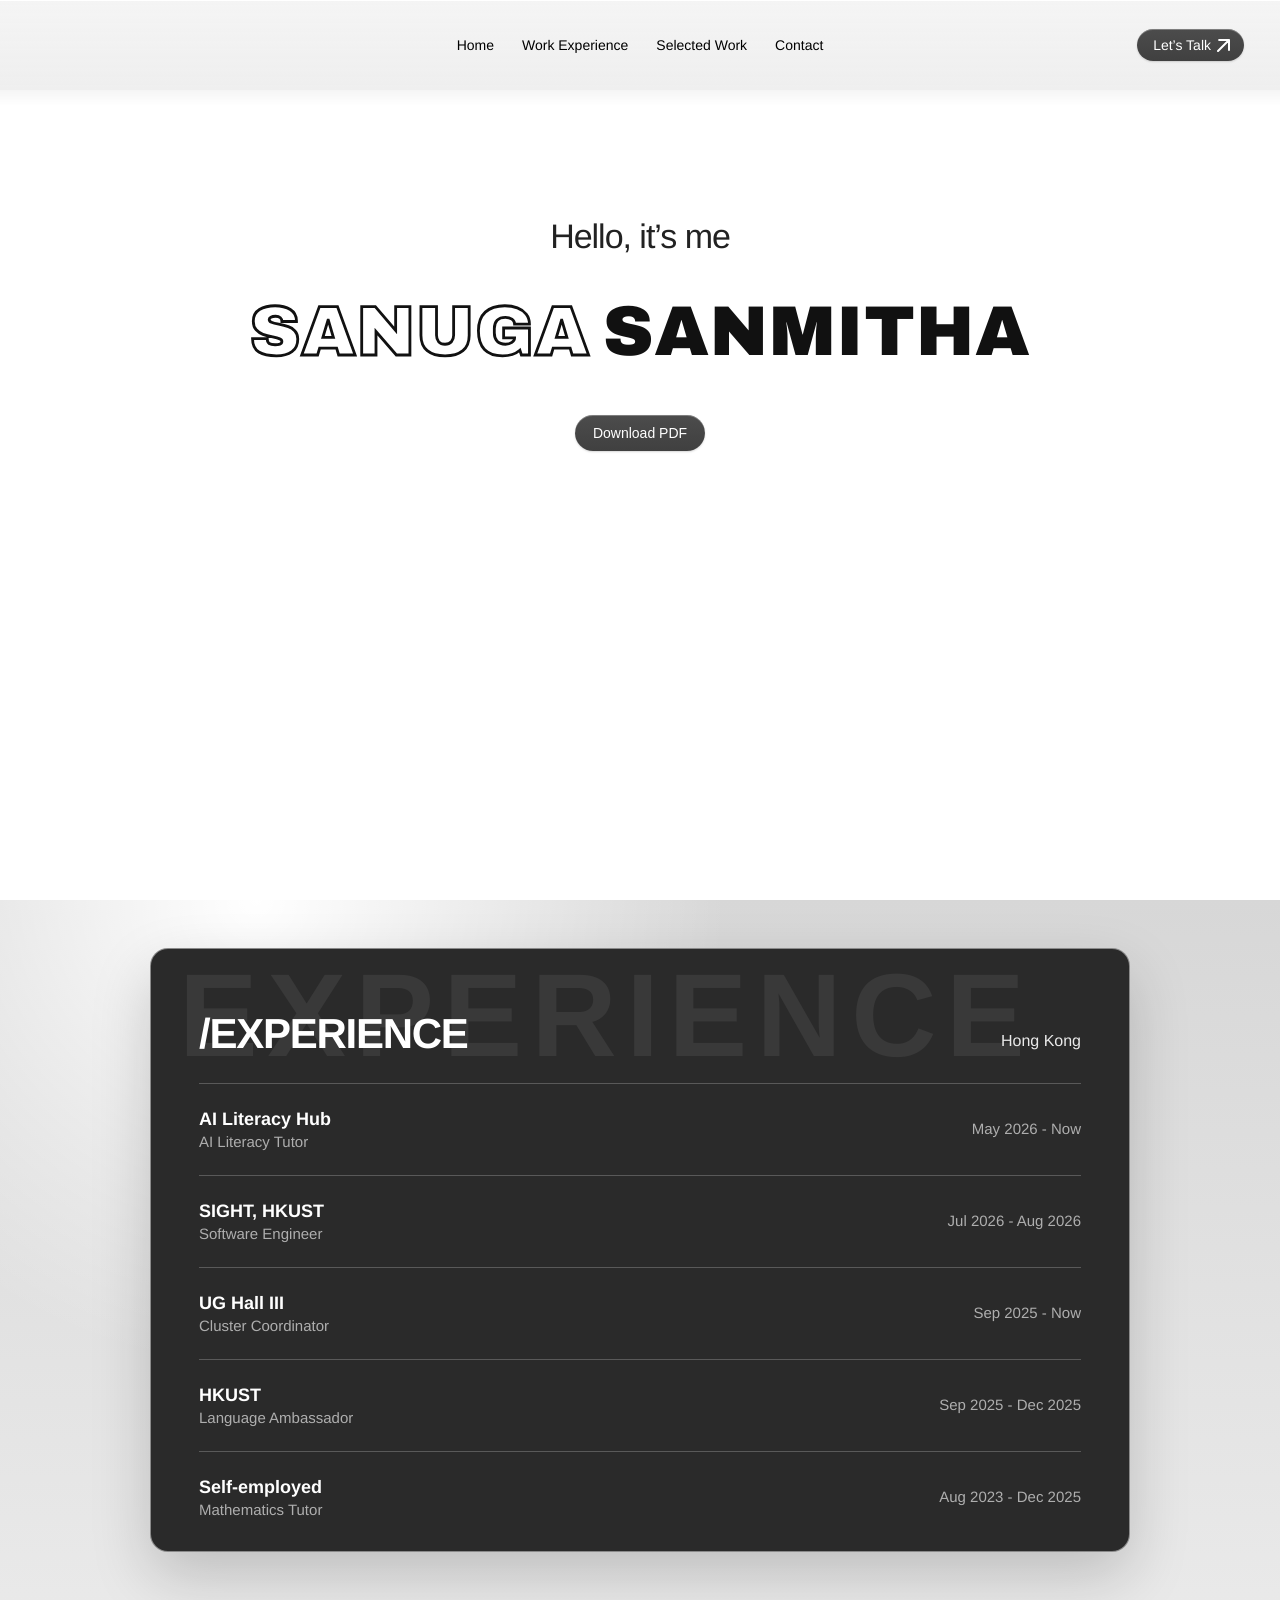
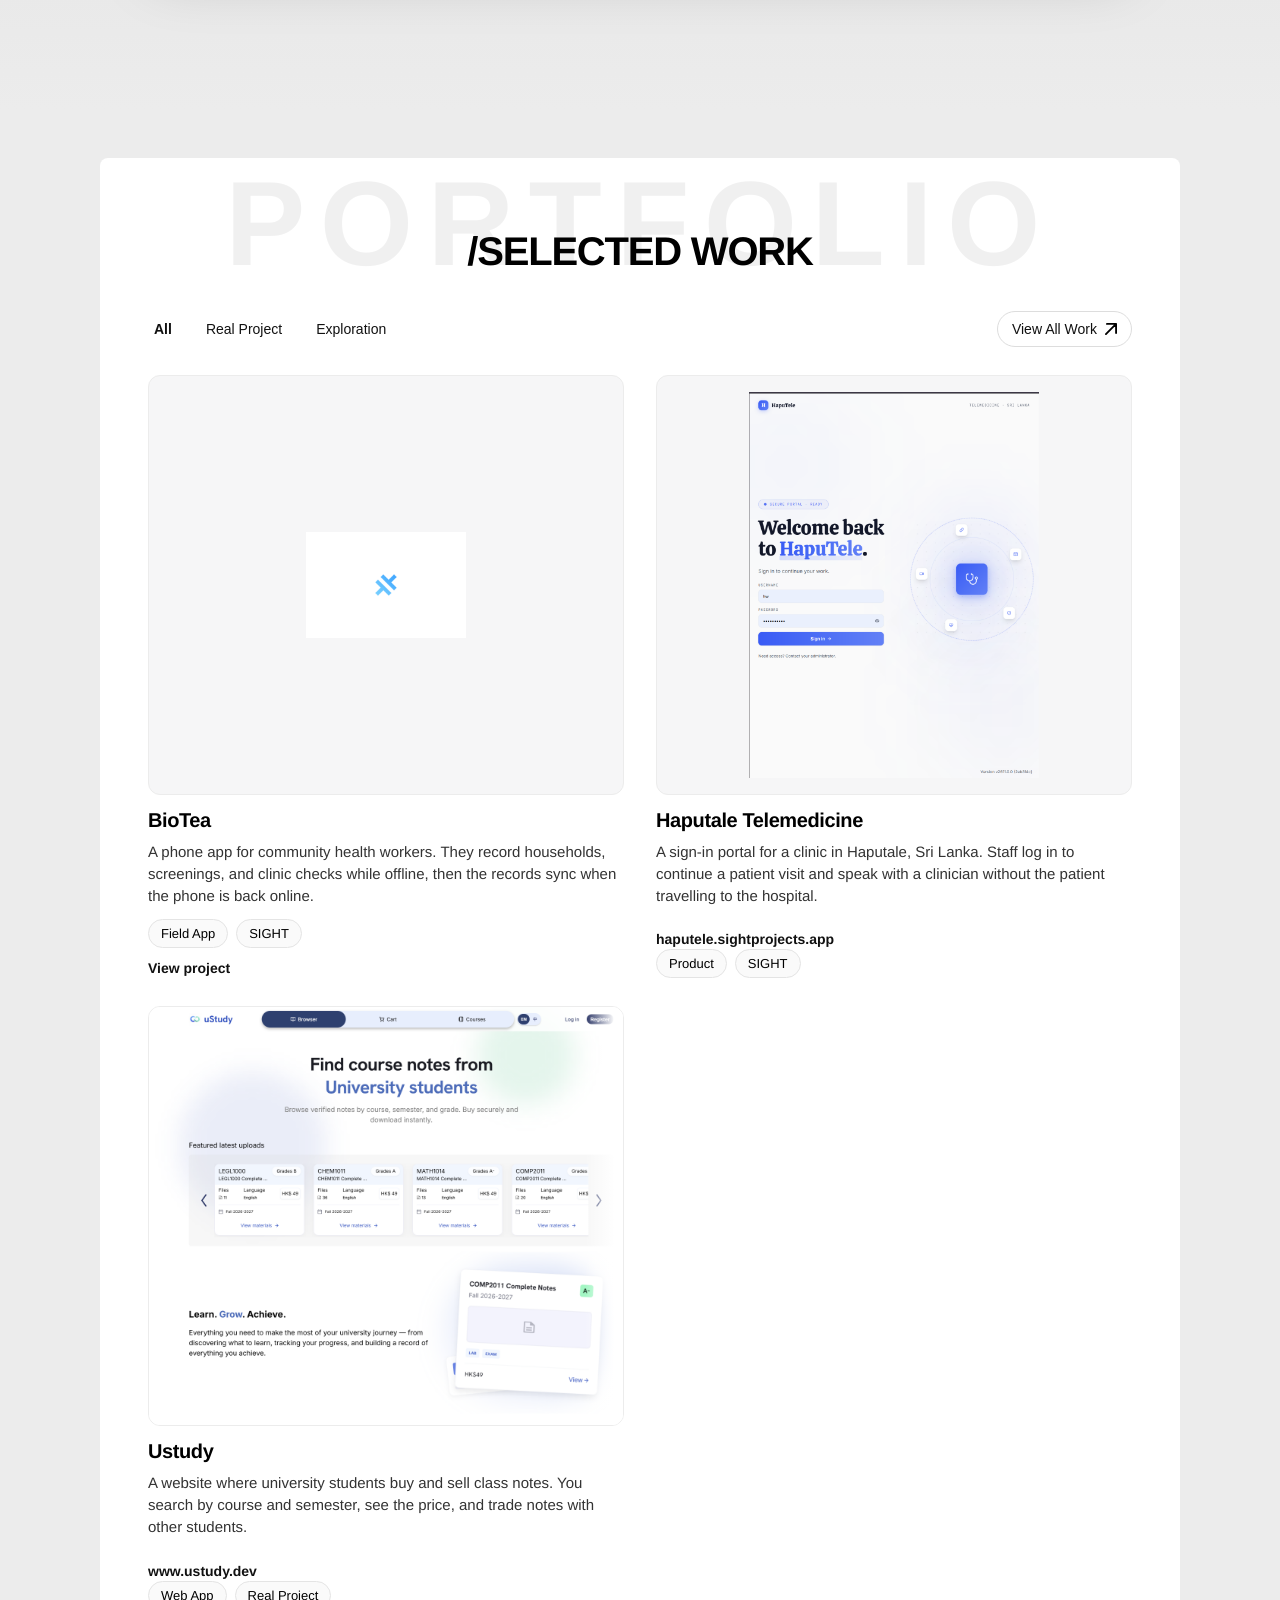
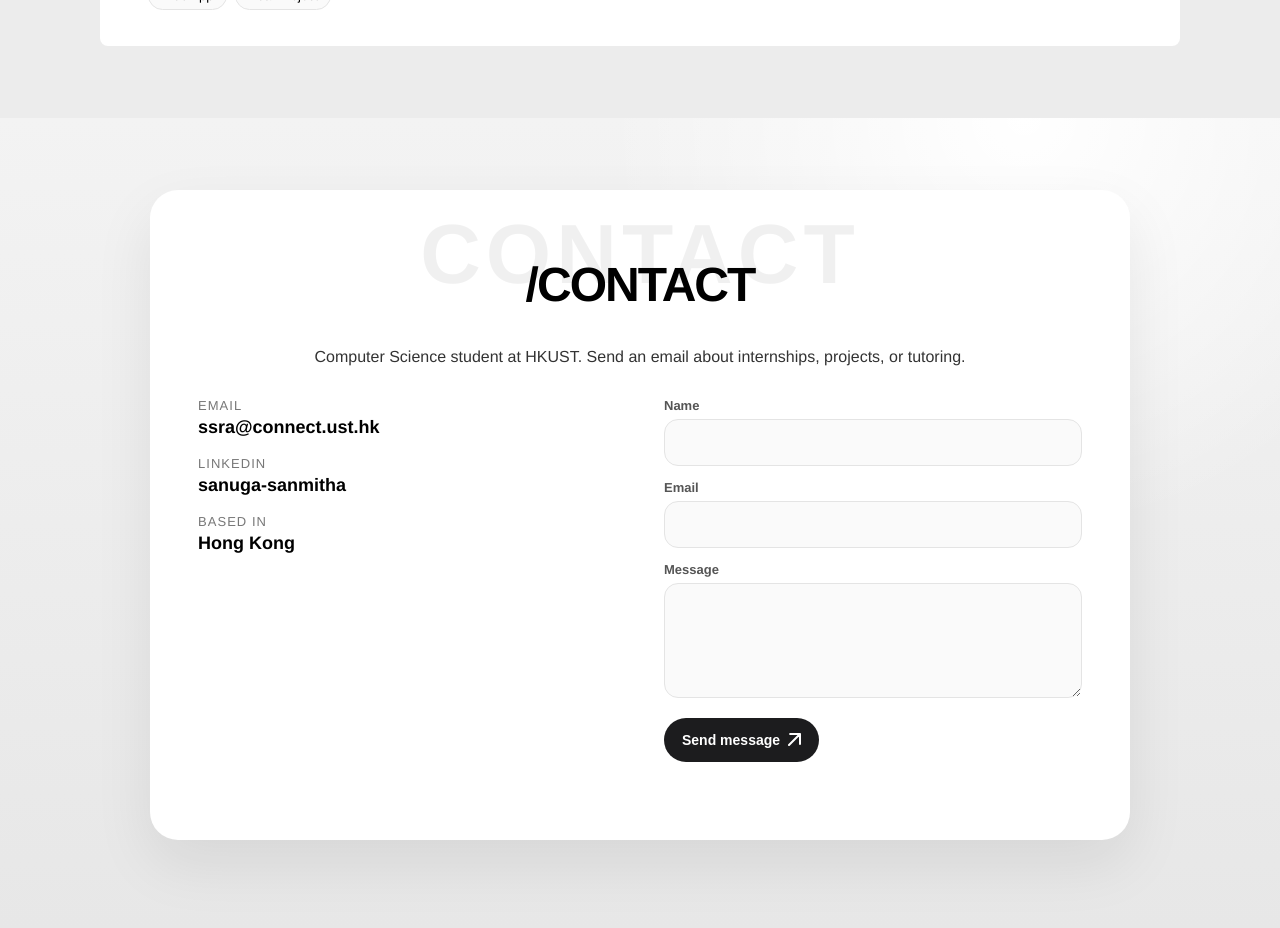
==== index.html @ 5fa24396 "Add the portfolio site with experience, work, and contact. Co-authored-by: Cursor <cursoragent@curso" ====
<!DOCTYPE html>
<html lang="en">
  <head>
    <meta charset="UTF-8" />
    <meta name="viewport" content="width=device-width, initial-scale=1" />
    <title>Sanuga Sanmitha</title>
    <link rel="preconnect" href="https://fonts.googleapis.com" />
    <link rel="preconnect" href="https://fonts.gstatic.com" crossorigin />
    <link href="https://fonts.googleapis.com/css2?family=Archivo+Black&display=swap" rel="stylesheet" />
    <link rel="stylesheet" href="css/styles.css" />
  </head>
  <body>
    <header class="header">
      <nav aria-label="Primary">
        <ul class="nav">
          <li><a href="#home">Home</a></li>
          <li><a href="#experience">Work Experience</a></li>
          <li><a href="#work">Selected Work</a></li>
          <li><a href="#contact">Contact</a></li>
        </ul>
      </nav>
      <a class="talk" href="https://wa.me/85244896714" target="_blank" rel="noopener noreferrer">Let’s Talk <img src="assets/arrow.svg" alt="" /></a>
    </header>

    <main>
      <section class="panel hero" id="home">
        <p class="hello">Hello, it’s me</p>
        <h1 class="nameplate">
          <span>Sanuga</span>
          <span>Sanmitha</span>
        </h1>
        <button type="button" class="download-pdf">Download PDF</button>
      </section>

      <section class="panel exp-page" id="experience" aria-labelledby="exp-title">
        <div class="exp">
          <p class="exp-watermark" aria-hidden="true">EXPERIENCE</p>
          <div class="exp-head">
            <h2 id="exp-title">/EXPERIENCE</h2>
            <p>Hong Kong</p>
          </div>
          <ul class="exp-list">
            <li>
              <div>
                <strong>AI Literacy Hub</strong>
                <span>AI Literacy Tutor</span>
              </div>
              <time>May 2026 - Now</time>
            </li>
            <li>
              <div>
                <strong>SIGHT, HKUST</strong>
                <span>Software Engineer</span>
              </div>
              <time>Jul 2026 - Aug 2026</time>
              <img class="exp-preview" src="assets/haputale.png" alt="" />
            </li>
            <li>
              <div>
                <strong>UG Hall III</strong>
                <span>Cluster Coordinator</span>
              </div>
              <time>Sep 2025 - Now</time>
            </li>
            <li>
              <div>
                <strong>HKUST</strong>
                <span>Language Ambassador</span>
              </div>
              <time>Sep 2025 - Dec 2025</time>
            </li>
            <li>
              <div>
                <strong>Self-employed</strong>
                <span>Mathematics Tutor</span>
              </div>
              <time>Aug 2023 - Dec 2025</time>
            </li>
          </ul>
        </div>
      </section>

      <section class="panel work-panel" id="work" aria-labelledby="work-title">
        <div class="folio">
          <p class="folio-watermark" aria-hidden="true">PORTFOLIO</p>
          <h2 id="work-title">/SELECTED WORK</h2>
          <div class="folio-bar">
            <div class="folio-filters" role="tablist" aria-label="Project filters">
              <button type="button" class="is-on" data-filter="all">All</button>
              <button type="button" data-filter="real">Real Project</button>
              <button type="button" data-filter="exploration">Exploration</button>
            </div>
            <button type="button" class="folio-all" data-filter="all">View All Work <img src="assets/arrow.svg" alt="" /></button>
          </div>
          <div class="folio-grid">
            <article class="folio-card" data-kind="real">
              <div class="folio-shot folio-shot-logo">
                <img src="assets/biotea.png" alt="BioTea logo" />
              </div>
              <h3>BioTea</h3>
              <p>A phone app for community health workers. They record households, screenings, and clinic checks while offline, then the records sync when the phone is back online.</p>
              <ul>
                <li>Field App</li>
                <li>SIGHT</li>
              </ul>
              <a class="folio-link" href="https://github.com/sight-hkust/site2026-biotea" target="_blank" rel="noopener noreferrer">View project</a>
            </article>
            <article class="folio-card" data-kind="real">
              <a class="folio-shot" href="https://haputele.sightprojects.app/healthworker/appointments" target="_blank" rel="noopener noreferrer">
                <img src="assets/haputale.png" alt="Haputale telemedicine sign-in screen" />
              </a>
              <h3>Haputale Telemedicine</h3>
              <p>A sign-in portal for a clinic in Haputale, Sri Lanka. Staff log in to continue a patient visit and speak with a clinician without the patient travelling to the hospital.</p>
              <a class="folio-link" href="https://haputele.sightprojects.app/healthworker/appointments" target="_blank" rel="noopener noreferrer">haputele.sightprojects.app</a>
              <ul>
                <li>Product</li>
                <li>SIGHT</li>
              </ul>
            </article>
            <article class="folio-card" data-kind="real">
              <a class="folio-shot folio-shot-fade" href="https://www.ustudy.dev/" target="_blank" rel="noopener noreferrer">
                <img src="assets/ustudy-live.png" alt="Ustudy homepage: find course notes from university students" />
              </a>
              <h3>Ustudy</h3>
              <p>A website where university students buy and sell class notes. You search by course and semester, see the price, and trade notes with other students.</p>
              <a class="folio-link" href="https://www.ustudy.dev/" target="_blank" rel="noopener noreferrer">www.ustudy.dev</a>
              <ul>
                <li>Web App</li>
                <li>Real Project</li>
              </ul>
            </article>
          </div>
          <p class="folio-empty" hidden>No exploration projects yet.</p>
        </div>
      </section>

      <section class="panel contact-page" id="contact" aria-labelledby="contact-title">
        <div class="contact">
          <p class="contact-watermark" aria-hidden="true">CONTACT</p>
          <h2 id="contact-title">/CONTACT</h2>
          <div class="contact-copy">
            <p>Computer Science student at HKUST. Send an email about internships, projects, or tutoring.</p>
            <dl>
              <div>
                <dt>Email</dt>
                <dd><a href="mailto:ssra@connect.ust.hk">ssra@connect.ust.hk</a></dd>
              </div>
              <div>
                <dt>LinkedIn</dt>
                <dd><a href="https://www.linkedin.com/in/sanuga-sanmitha" target="_blank" rel="noopener noreferrer">sanuga-sanmitha</a></dd>
              </div>
              <div>
                <dt>Based in</dt>
                <dd>Hong Kong</dd>
              </div>
            </dl>
          </div>
          <form class="contact-form" action="mailto:ssra@connect.ust.hk" method="post" enctype="text/plain">
            <label>
              Name
              <input type="text" name="name" autocomplete="name" required />
            </label>
            <label>
              Email
              <input type="email" name="email" autocomplete="email" required />
            </label>
            <label>
              Message
              <textarea name="message" rows="5" required></textarea>
            </label>
            <button type="submit">Send message <img src="assets/arrow.svg" alt="" /></button>
            <p class="contact-status" role="status"></p>
          </form>
        </div>
      </section>
    </main>
    <script>
      (function () {
        var header = document.querySelector(".header");
        if (!header) return;
        var onScroll = function () {
          header.classList.toggle("is-scrolled", window.scrollY > 8);
        };
        onScroll();
        window.addEventListener("scroll", onScroll, { passive: true });
      })();
    </script>
    <script>
      (function () {
        var root = document.querySelector("#work");
        if (!root) return;
        var cards = root.querySelectorAll(".folio-card");
        var empty = root.querySelector(".folio-empty");
        var buttons = root.querySelectorAll("[data-filter]");
        function apply(filter) {
          var shown = 0;
          cards.forEach(function (card) {
            var on = filter === "all" || card.getAttribute("data-kind") === filter;
            card.hidden = !on;
            if (on) shown += 1;
          });
          empty.hidden = shown !== 0;
          buttons.forEach(function (button) {
            button.classList.toggle("is-on", button.getAttribute("data-filter") === filter && button.classList.contains("folio-filters") === false && button.parentElement.classList.contains("folio-filters"));
          });
          root.querySelectorAll(".folio-filters button").forEach(function (button) {
            button.classList.toggle("is-on", button.getAttribute("data-filter") === filter);
          });
        }
        buttons.forEach(function (button) {
          button.addEventListener("click", function () {
            apply(button.getAttribute("data-filter"));
          });
        });
      })();
      (function () {
        var form = document.querySelector(".contact-form");
        if (!form) return;
        form.addEventListener("submit", function (event) {
          event.preventDefault();
          var data = new FormData(form);
          var name = String(data.get("name") || "").trim();
          var email = String(data.get("email") || "").trim();
          var message = String(data.get("message") || "").trim();
          var subject = encodeURIComponent("Portfolio message from " + name);
          var body = encodeURIComponent(message + "\n\nFrom: " + name + "\nReply to: " + email);
          window.location.href = "mailto:ssra@connect.ust.hk?subject=" + subject + "&body=" + body;
          var status = form.querySelector(".contact-status");
          status.textContent = "Your email app should open a message to ssra@connect.ust.hk.";
        });
      })();
    </script>
    <script src="js/html2pdf.bundle.min.js"></script>
    <script>
      (function () {
        var button = document.querySelector(".download-pdf");
        if (!button) return;

        button.addEventListener("click", function () {
          if (button.disabled) return;
          if (typeof html2pdf !== "function") {
            window.print();
            return;
          }

          var label = button.textContent;
          button.disabled = true;
          button.textContent = "Preparing PDF…";

          var top = window.scrollY;
          window.scrollTo(0, 0);

          html2pdf()
            .set({
              margin: [10, 10, 10, 10],
              filename: "Sanuga-Sanmitha-Portfolio.pdf",
              image: { type: "jpeg", quality: 0.95 },
              pagebreak: {
                mode: ["css", "legacy"],
                avoid: [".folio-card", ".exp-list li", ".nameplate", ".contact"]
              },
              html2canvas: {
                scale: 1.5,
                useCORS: true,
                backgroundColor: "#ffffff",
                windowWidth: 1200,
                scrollX: 0,
                scrollY: 0,
                onclone: function (doc) {
                  doc.documentElement.classList.add("is-pdf");
                  var cloned = doc.querySelector(".download-pdf");
                  if (cloned) cloned.remove();
                }
              },
              jsPDF: { unit: "mm", format: "a4", orientation: "portrait" }
            })
            .from(document.body)
            .save()
            .then(function () {
              button.disabled = false;
              button.textContent = label;
              window.scrollTo(0, top);
            })
            .catch(function () {
              button.disabled = false;
              button.textContent = label;
              window.scrollTo(0, top);
              window.print();
            });
        });
      })();
    </script>
  </body>
</html>
---- css/styles.css ----
:root {
  --header-h: 90px;
  --ink: #000000;
  --paper: #ffffff;
  --header: #ededed;
  --button: #404040;
  --card: rgba(217, 217, 217, 0.2);
  --card-line: rgba(14, 13, 13, 0.13);
  --frame: 834px;
}

*,
*::before,
*::after {
  box-sizing: border-box;
}

html,
body {
  margin: 0;
  padding: 0;
}

html {
  scroll-behavior: smooth;
}

body {
  min-height: 100vh;
  background: var(--paper);
  color: var(--ink);
  font-family: "SF Pro Text", "SF Pro Display", "Segoe UI Variable", "Segoe UI", -apple-system, BlinkMacSystemFont, Helvetica, Arial, sans-serif;
  font-synthesis: none;
  -webkit-font-smoothing: antialiased;
  text-rendering: geometricPrecision;
}

a {
  color: inherit;
}

a:focus-visible {
  outline: 2px solid var(--ink);
  outline-offset: 3px;
}

.header {
  position: sticky;
  top: 0;
  z-index: 20;
  display: grid;
  grid-template-columns: 1fr auto 1fr;
  align-items: center;
  width: 100%;
  height: var(--header-h);
  padding: 0 36px;
  background: linear-gradient(180deg, rgba(244, 244, 244, 0.94), rgba(237, 237, 237, 0.9));
  -webkit-backdrop-filter: blur(22px) saturate(1.35);
  backdrop-filter: blur(22px) saturate(1.35);
  box-shadow: inset 0 1px 0 rgba(255, 255, 255, 0.95);
}

.header > nav {
  grid-column: 2;
}

.header::after {
  content: "";
  position: absolute;
  left: 0;
  right: 0;
  bottom: -16px;
  height: 16px;
  background: linear-gradient(180deg, rgba(0, 0, 0, 0.04), rgba(0, 0, 0, 0));
  pointer-events: none;
}

.header.is-scrolled {
  background: rgba(237, 237, 237, 0.86);
  box-shadow:
    inset 0 1px 0 rgba(255, 255, 255, 0.9),
    0 10px 28px rgba(0, 0, 0, 0.05);
}

.nav {
  display: flex;
  align-items: center;
  gap: 28px;
  margin: 0;
  padding: 0;
  list-style: none;
}

.nav a {
  display: block;
  color: var(--ink);
  font-size: 14px;
  font-weight: 500;
  line-height: 18px;
  text-decoration: none;
  white-space: nowrap;
  transition: opacity 0.2s ease;
}

.nav a:hover {
  opacity: 0.55;
}

.talk {
  grid-column: 3;
  justify-self: end;
  display: inline-flex;
  align-items: center;
  gap: 6px;
  height: 32px;
  padding: 0 14px 0 16px;
  border-radius: 999px;
  background: linear-gradient(180deg, #4c4c4c, #404040);
  color: #ffffff;
  font-size: 14px;
  font-weight: 500;
  line-height: 18px;
  text-decoration: none;
  white-space: nowrap;
  box-shadow:
    inset 0 1px 0 rgba(255, 255, 255, 0.28),
    0 1px 2px rgba(0, 0, 0, 0.16);
  transition: background 0.2s ease, box-shadow 0.2s ease;
}

.talk:hover {
  background: linear-gradient(180deg, #3a3a3a, #2f2f2f);
  box-shadow:
    inset 0 1px 0 rgba(255, 255, 255, 0.2),
    0 4px 12px rgba(0, 0, 0, 0.16);
}

.talk img {
  display: block;
  flex: none;
}

.stage {
  width: min(var(--frame), 100%);
  margin: 0 auto;
}

.panel {
  scroll-margin-top: var(--header-h);
}

.hero {
  display: flex;
  flex-direction: column;
  align-items: center;
  justify-content: flex-start;
  gap: 40px;
  min-height: calc(100vh - var(--header-h));
  margin-top: 0;
  padding: 56px 24px 72px;
}

.hello {
  margin: 8vh 0 0;
  color: #222;
  font-size: clamp(22px, 3vw, 34px);
  font-weight: 500;
  letter-spacing: -0.03em;
}

.nameplate {
  display: flex;
  flex-wrap: wrap;
  justify-content: center;
  align-items: baseline;
  gap: 0.18em;
  margin: 0;
  width: min(1100px, 100%);
  color: #111;
  font-family: "Archivo Black", Arial Black, "Segoe UI", sans-serif;
  font-size: clamp(28px, 5.5vw, 76px);
  font-weight: 400;
  letter-spacing: 0.01em;
  line-height: 1;
  text-align: center;
  text-transform: uppercase;
}

.nameplate span:first-child {
  color: transparent;
  -webkit-text-stroke: clamp(1px, 0.22vw, 3px) #111;
}

.nameplate span:last-child {
  color: #111;
}

.download-pdf {
  display: inline-flex;
  align-items: center;
  justify-content: center;
  height: 36px;
  margin-top: 8px;
  padding: 0 18px;
  border: 0;
  border-radius: 999px;
  background: linear-gradient(180deg, #4c4c4c, #404040);
  color: #ffffff;
  font: inherit;
  font-size: 14px;
  font-weight: 500;
  line-height: 18px;
  white-space: nowrap;
  cursor: pointer;
  box-shadow:
    inset 0 1px 0 rgba(255, 255, 255, 0.28),
    0 1px 2px rgba(0, 0, 0, 0.16);
  transition: background 0.2s ease, box-shadow 0.2s ease;
}

.download-pdf:hover {
  background: linear-gradient(180deg, #3a3a3a, #2f2f2f);
  box-shadow:
    inset 0 1px 0 rgba(255, 255, 255, 0.2),
    0 4px 12px rgba(0, 0, 0, 0.16);
}

.download-pdf:disabled {
  cursor: progress;
  opacity: 0.7;
}

.work-panel,
.plain {
  min-height: calc(100vh - var(--header-h));
  padding: 48px 24px 72px;
}

.work-panel {
  background: #ececec;
}

.folio {
  position: relative;
  width: min(1080px, 100%);
  margin: 0 auto;
  padding: 54px 48px 36px;
  border-radius: 8px;
  background: #fff;
  overflow: hidden;
}

.folio-watermark {
  position: absolute;
  top: 6px;
  left: 0;
  right: 0;
  margin: 0;
  color: rgba(0, 0, 0, 0.06);
  font-size: clamp(64px, 10vw, 120px);
  font-weight: 600;
  letter-spacing: 0.12em;
  line-height: 1;
  text-align: center;
  pointer-events: none;
}

.folio h2 {
  position: relative;
  margin: 18px 0 36px;
  font-size: clamp(28px, 4vw, 40px);
  font-weight: 700;
  letter-spacing: -0.03em;
  text-align: center;
}

.folio-bar {
  position: relative;
  display: flex;
  align-items: center;
  justify-content: space-between;
  gap: 16px;
  margin-bottom: 28px;
}

.folio-filters {
  display: flex;
  gap: 22px;
}

.folio-filters button,
.folio-all {
  border: 0;
  background: transparent;
  color: #111;
  font: inherit;
  font-size: 14px;
  cursor: pointer;
}

.folio-filters button.is-on {
  font-weight: 700;
}

.folio-all {
  display: inline-flex;
  align-items: center;
  gap: 8px;
  height: 36px;
  padding: 0 14px;
  border: 1px solid #ddd;
  border-radius: 999px;
  background: #fff;
}

.folio-all img {
  width: 12px;
  height: 12px;
  display: block;
  filter: invert(1);
}

.folio-grid {
  display: grid;
  grid-template-columns: 1fr 1fr;
  gap: 28px 32px;
}

.folio-card h3 {
  margin: 14px 0 8px;
  font-size: 20px;
  font-weight: 650;
  letter-spacing: -0.02em;
  line-height: 1.25;
}

.folio-card p {
  margin: 0 0 12px;
  color: #333;
  font-size: 15px;
  line-height: 1.45;
}

.folio-link {
  display: inline-block;
  margin-top: 12px;
  color: #111;
  font-size: 14px;
  font-weight: 600;
  text-decoration: none;
}

.folio-link:hover {
  text-decoration: underline;
}

.folio-card ul {
  display: flex;
  gap: 8px;
  margin: 0;
  padding: 0;
  list-style: none;
}

.folio-card li {
  padding: 6px 12px;
  border: 1px solid #e4e4e4;
  border-radius: 999px;
  background: #fafafa;
  font-size: 13px;
}

.folio-shot {
  display: flex;
  align-items: center;
  justify-content: center;
  height: 420px;
  padding: 16px;
  overflow: hidden;
  border: 1px solid #ececec;
  border-radius: 12px;
  background: #f6f6f7;
}

.folio-shot img {
  display: block;
  width: auto;
  height: auto;
  max-width: 100%;
  max-height: 100%;
  object-fit: contain;
  image-rendering: auto;
}

.folio-shot-logo img {
  width: 160px;
  height: auto;
}

.folio-shot-fade {
  position: relative;
  align-items: flex-start;
  padding: 0;
  background: #fff;
}

.folio-shot-fade img {
  width: 100%;
  height: 100%;
  max-width: none;
  max-height: none;
  object-fit: cover;
  object-position: top center;
}

.folio-shot-fade::after {
  content: "";
  position: absolute;
  top: 0;
  right: 0;
  width: 8%;
  height: 100%;
  background: linear-gradient(to right, rgba(255, 255, 255, 0), #fff 78%);
  pointer-events: none;
}

.folio-live {
  display: flex;
  flex-direction: column;
  gap: 8px;
  color: #111;
  text-decoration: none;
  background:
    linear-gradient(180deg, #ffffff, #f3f4f6);
}

.folio-live span {
  font-size: 14px;
  color: #666;
}

.folio-live strong {
  font-size: 28px;
  letter-spacing: -0.03em;
}

.folio-empty {
  margin: 12px 0 0;
  color: #666;
  text-align: center;
}

.folio-card[hidden] {
  display: none;
}

.contact-page {
  min-height: calc(100vh - var(--header-h));
  padding: 72px 24px;
  background:
    radial-gradient(circle at 80% 0%, #ffffff, transparent 32%),
    linear-gradient(180deg, #f3f3f3, #e7e7e7);
}

.contact {
  position: relative;
  display: grid;
  grid-template-columns: 1fr 1fr;
  gap: 28px 48px;
  align-items: start;
  width: min(980px, 100%);
  margin: 0 auto;
  padding: 72px 48px 48px;
  overflow: hidden;
  border-radius: 28px;
  background: #fff;
  box-shadow: 0 24px 60px rgba(0, 0, 0, 0.08);
}

.contact-watermark {
  position: absolute;
  top: 22px;
  left: 0;
  right: 0;
  margin: 0;
  color: rgba(0, 0, 0, 0.06);
  font-size: clamp(42px, 8vw, 84px);
  font-weight: 800;
  letter-spacing: 0.06em;
  line-height: 1;
  text-align: center;
  pointer-events: none;
}

.contact h2 {
  position: relative;
  grid-column: 1 / -1;
  margin: 0 0 8px;
  font-size: clamp(36px, 5vw, 48px);
  font-weight: 700;
  letter-spacing: -0.04em;
  line-height: 1;
  text-align: center;
}

.contact-copy p {
  grid-column: 1 / -1;
  margin: 0;
  color: #333;
  font-size: 16px;
  line-height: 1.5;
  text-align: center;
}

.contact-copy {
  display: contents;
}

.contact-copy dl {
  margin-top: 8px;
}

.contact-copy dl {
  display: grid;
  gap: 18px;
  margin: 0;
}

.contact-copy dt {
  color: #777;
  font-size: 13px;
  letter-spacing: 0.08em;
  text-transform: uppercase;
}

.contact-copy dd {
  margin: 4px 0 0;
  font-size: 18px;
  font-weight: 600;
}

.contact-copy a {
  color: inherit;
  text-decoration: none;
}

.contact-copy a:hover {
  text-decoration: underline;
}

.contact-form {
  position: relative;
  display: grid;
  gap: 14px;
  align-content: center;
}

.contact-form label {
  display: grid;
  gap: 6px;
  color: #555;
  font-size: 13px;
  font-weight: 600;
}

.contact-form input,
.contact-form textarea {
  width: 100%;
  padding: 14px 16px;
  border: 1px solid #e4e4e4;
  border-radius: 14px;
  background: #fafafa;
  color: #111;
  font: inherit;
  font-size: 15px;
  font-weight: 400;
}

.contact-form textarea {
  resize: vertical;
}

.contact-form button {
  justify-self: start;
  display: inline-flex;
  align-items: center;
  gap: 8px;
  height: 44px;
  margin-top: 6px;
  padding: 0 18px;
  border: 0;
  border-radius: 999px;
  background: #1c1c1e;
  color: #fff;
  font: inherit;
  font-size: 14px;
  font-weight: 600;
  cursor: pointer;
}

.contact-form button img {
  width: 13px;
  height: 13px;
  display: block;
}

.contact-status {
  margin: 0;
  min-height: 1.2em;
  color: #333;
  font-size: 14px;
  font-weight: 500;
}

@media (max-width: 760px) {
  .contact {
    grid-template-columns: 1fr;
    padding: 64px 20px 28px;
  }
}

.display {
  margin: 0;
  color: var(--ink);
  font-family: "SF Pro Display", "SF Pro Text", "Segoe UI Variable Display", "Segoe UI Variable", "Segoe UI", -apple-system, BlinkMacSystemFont, Helvetica, Arial, sans-serif;
  font-size: 60px;
  font-weight: 500;
  line-height: 1.05;
  letter-spacing: -0.03em;
  text-align: center;
}

.work-head {
  display: flex;
  align-items: center;
  justify-content: center;
  margin-top: 26px;
  padding: 0 16px;
}

.cards {
  display: flex;
  justify-content: space-between;
  width: min(var(--frame), 100%);
  margin: 61px auto 80px;
  padding: 0 62px 0 80px;
}

.card {
  position: relative;
  width: 300px;
  height: 500px;
  flex: none;
  background: var(--card);
}

.card::after {
  content: "";
  position: absolute;
  inset: 0;
  z-index: 2;
  border: 6px solid var(--card-line);
  pointer-events: none;
}

.card-media {
  position: absolute;
  z-index: 1;
  overflow: hidden;
}

.card-media-ustudy {
  top: 8.7px;
  left: 0;
  width: 300px;
  height: 368.571px;
}

.card-media-ustudy img {
  position: absolute;
  top: 0.09%;
  left: -45.12%;
  width: 190.25%;
  height: 154.67%;
  max-width: none;
}

.card-media-haputale {
  top: 9px;
  left: 0;
  width: 298px;
  height: 368px;
}

.card-media-haputale img {
  position: absolute;
  top: -0.07%;
  left: 0;
  width: 100%;
  height: 108.03%;
  max-width: none;
}

.card-rule {
  position: absolute;
  top: 397px;
  left: 5.14px;
  z-index: 1;
  width: 289.714px;
  height: 5.618px;
  background: var(--card);
}

.card-title {
  position: absolute;
  top: 402.62px;
  left: 8.57px;
  z-index: 1;
  display: flex;
  align-items: center;
  width: 282.857px;
  height: 56.18px;
  margin: 0;
  color: var(--ink);
  font-size: 12px;
  font-weight: 100;
  line-height: 18px;
}

.exp-page {
  min-height: calc(100vh - 90px);
  padding: 48px 24px 72px;
  background:
    radial-gradient(circle at 20% 0%, #ffffff, transparent 36%),
    linear-gradient(180deg, #d7d7d7, #ececec);
}

.exp {
  position: relative;
  overflow: visible;
  width: min(980px, 100%);
  margin: 0 auto;
  padding: 36px 48px 8px;
  border: 1px solid rgba(255, 255, 255, 0.45);
  border-radius: 18px;
  background: #2a2a2a;
  color: #fff;
  box-shadow: 0 24px 60px rgba(0, 0, 0, 0.18);
}

.exp-watermark {
  position: absolute;
  top: 8px;
  left: 28px;
  margin: 0;
  color: rgba(255, 255, 255, 0.07);
  font-size: clamp(64px, 11vw, 118px);
  font-weight: 700;
  letter-spacing: 0.08em;
  line-height: 1;
  white-space: nowrap;
  pointer-events: none;
}

.exp-head {
  position: relative;
  display: grid;
  grid-template-columns: 1fr auto;
  align-items: end;
  margin: 28px 0 28px;
}

.exp-head h1,
.exp-head h2 {
  margin: 0;
  font-size: clamp(32px, 4vw, 42px);
  font-weight: 700;
  letter-spacing: -0.03em;
  line-height: 1;
}

.exp-head p {
  margin: 0 0 4px;
  color: rgba(255, 255, 255, 0.9);
  font-size: 16px;
  font-weight: 500;
  text-align: right;
}

.exp-list {
  position: relative;
  margin: 0;
  padding: 0;
  list-style: none;
}

.exp-list li {
  position: relative;
  display: grid;
  grid-template-columns: minmax(0, 1fr) 180px;
  align-items: center;
  column-gap: 24px;
  min-height: 92px;
  padding: 16px 0;
  border-top: 1px solid rgba(255, 255, 255, 0.22);
}

.exp-list strong,
.exp-list span,
.exp-list time {
  display: block;
}

.exp-list strong {
  font-size: 18px;
  font-weight: 600;
}

.exp-list span,
.exp-list time {
  color: rgba(255, 255, 255, 0.62);
  font-size: 15px;
}

.exp-list span {
  margin-top: 4px;
}

.exp-list time {
  justify-self: end;
  text-align: right;
  white-space: nowrap;
}

.exp-preview {
  position: absolute;
  top: 50%;
  left: 58%;
  width: 180px;
  height: 120px;
  object-fit: cover;
  border-radius: 10px;
  transform: translate(-50%, -58%) rotate(8deg);
  box-shadow: 0 16px 30px rgba(0, 0, 0, 0.35);
  opacity: 0;
  pointer-events: none;
  transition: opacity 0.2s ease;
}

.exp-list li:hover .exp-preview,
.exp-list li:focus-within .exp-preview {
  opacity: 1;
}

@media (max-width: 760px) {
  .header {
    height: auto;
    display: flex;
    flex-direction: column;
    align-items: center;
    gap: 12px;
    padding: 16px 16px 18px;
  }

  .nav,
  .talk {
    position: static;
    grid-column: auto;
    justify-self: center;
  }

  .nav {
    flex-wrap: wrap;
    justify-content: center;
    gap: 10px 18px;
  }

  .display {
    font-size: 40px;
  }

  .hero {
    margin-top: 0;
    gap: 28px;
    padding: 36px 16px 48px;
  }

  .folio {
    padding: 36px 16px 24px;
  }

  .folio-bar,
  .folio-filters {
    flex-wrap: wrap;
  }

  .folio-grid {
    grid-template-columns: 1fr;
  }

  .cards {
    flex-direction: column;
    align-items: center;
    gap: 28px;
    padding: 0 16px;
  }

  .exp {
    padding: 28px 20px 8px;
  }

  .exp-list li {
    grid-template-columns: minmax(0, 1fr) auto;
  }
}

@media (max-width: 360px) {
  .card {
    zoom: 0.86;
  }

  .display {
    font-size: 34px;
  }
}

.is-pdf .header {
  position: static;
  background: #ededed;
  box-shadow: none;
  -webkit-backdrop-filter: none;
  backdrop-filter: none;
}

.is-pdf .header::after,
.is-pdf .exp-preview {
  display: none;
}

.is-pdf .hero,
.is-pdf .exp-page,
.is-pdf .work-panel,
.is-pdf .contact-page {
  min-height: 0;
}

.is-pdf .hero {
  padding-bottom: 36px;
}

.is-pdf .exp,
.is-pdf .folio,
.is-pdf .contact {
  overflow: hidden;
}

.is-pdf .folio-card,
.is-pdf .exp-list li,
.is-pdf .nameplate,
.is-pdf .contact {
  break-inside: avoid;
  page-break-inside: avoid;
}

@media print {
  .download-pdf,
  .header::after,
  .exp-preview {
    display: none !important;
  }

  .header {
    position: static;
    height: auto;
    background: #ededed;
    box-shadow: none;
    -webkit-backdrop-filter: none;
    backdrop-filter: none;
  }

  .hero,
  .exp-page,
  .work-panel,
  .contact-page {
    min-height: 0;
  }

  .exp,
  .folio,
  .contact {
    overflow: hidden;
    box-shadow: none;
  }

  .folio-card,
  .exp-list li,
  .contact {
    break-inside: avoid;
    page-break-inside: avoid;
  }

  a {
    text-decoration: none;
  }
}

@page {
  size: A4;
  margin: 12mm;
}
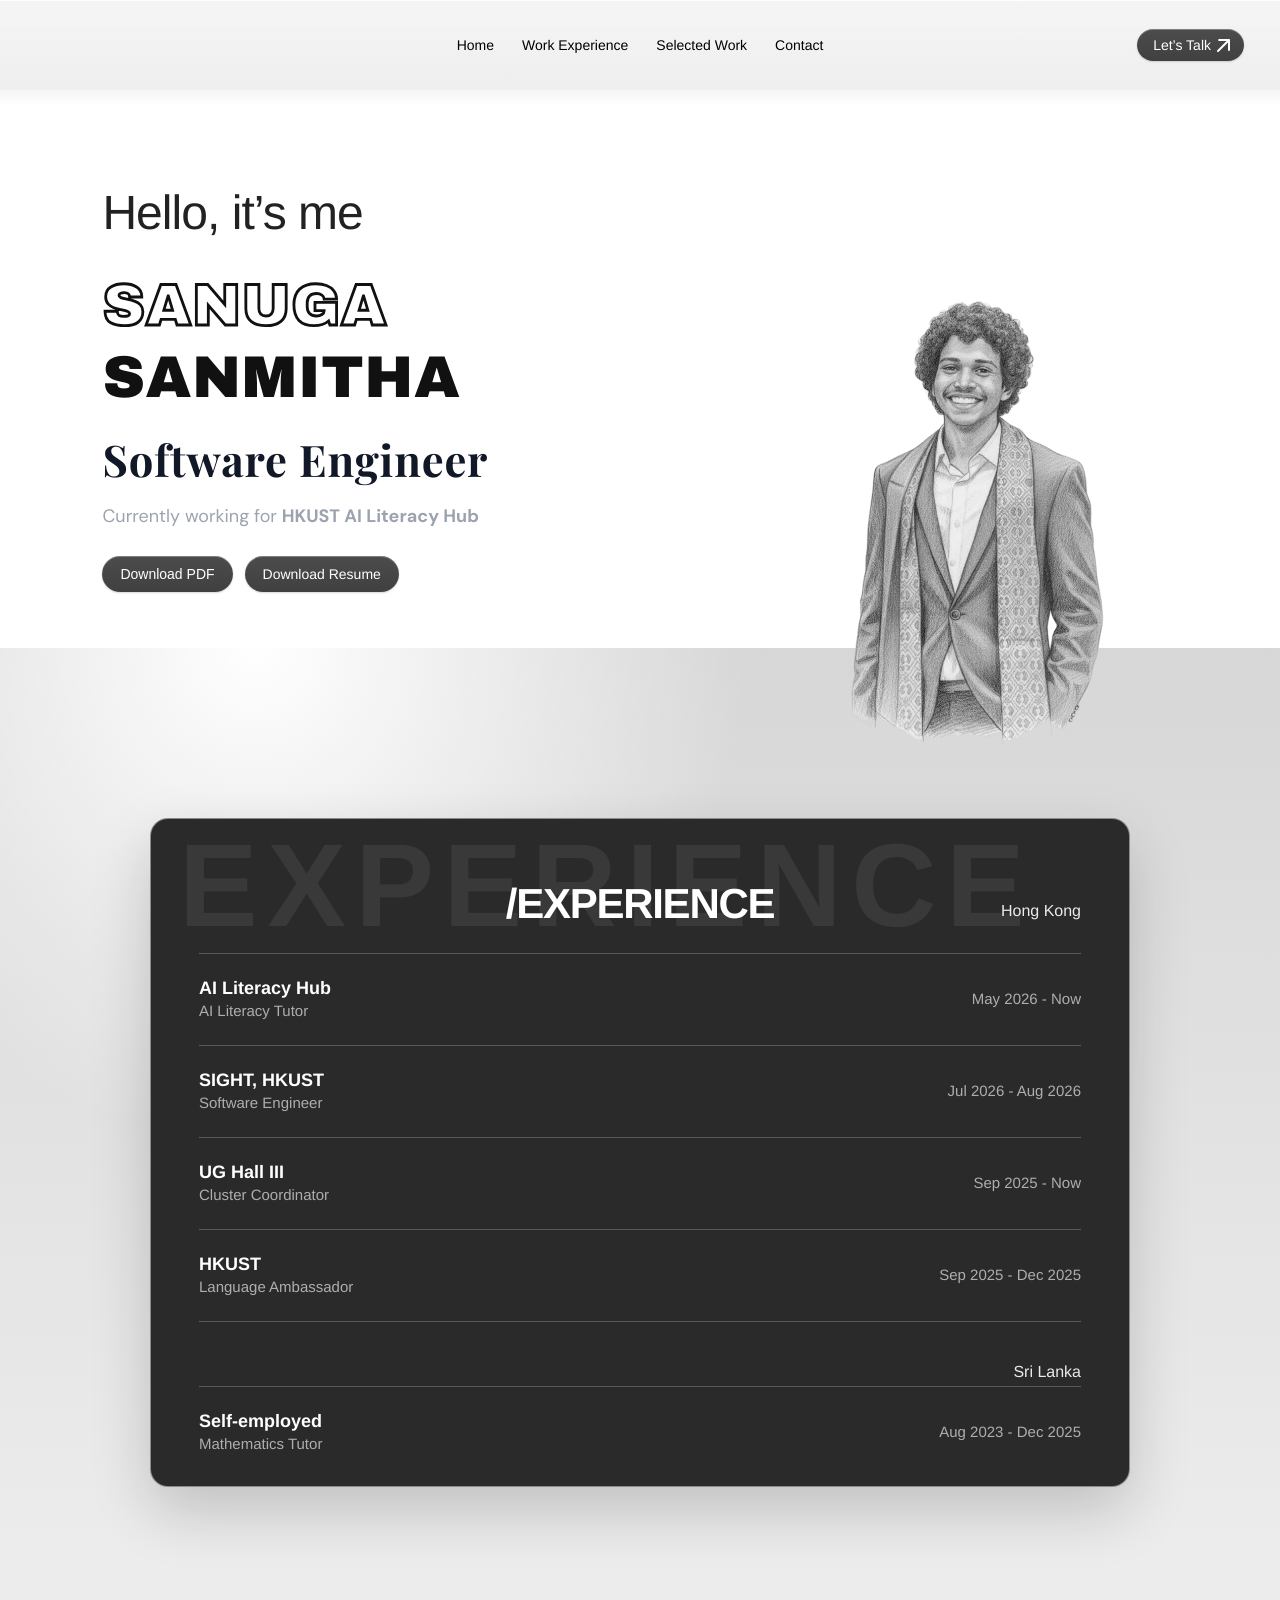
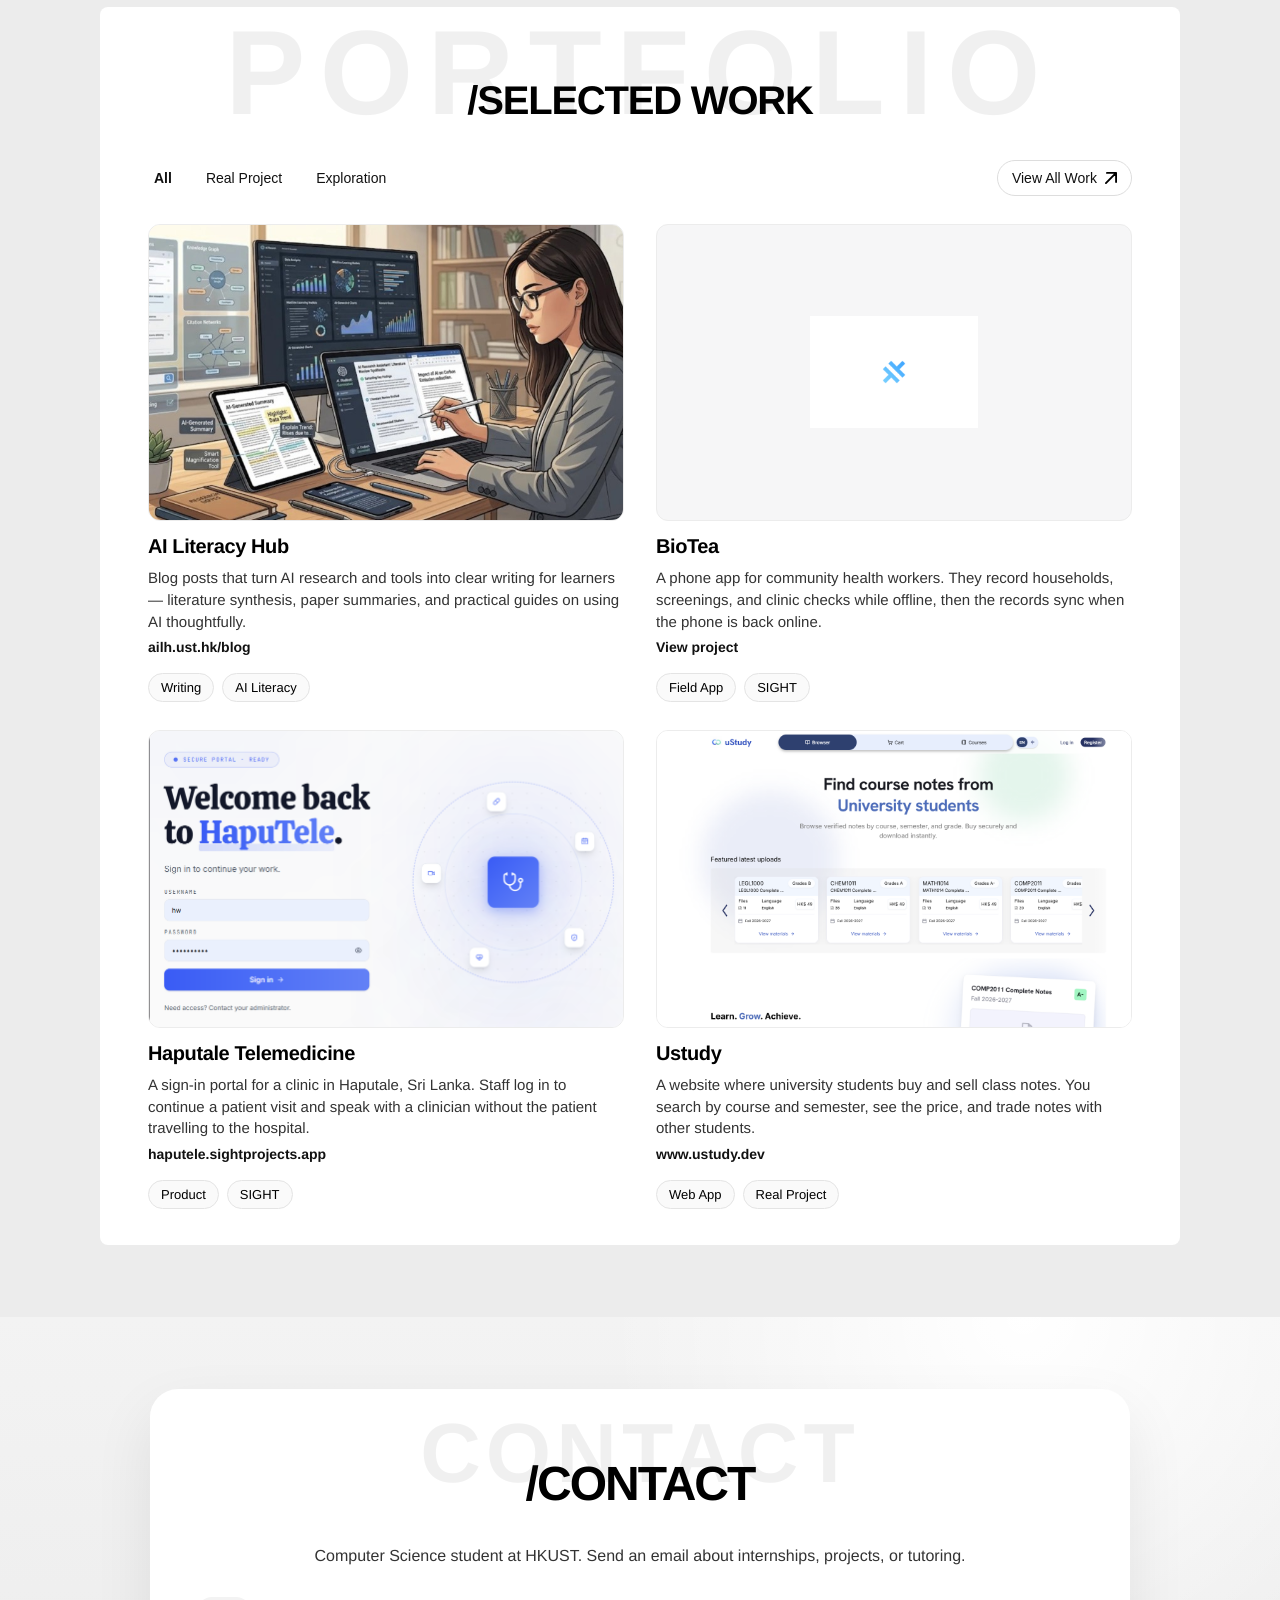
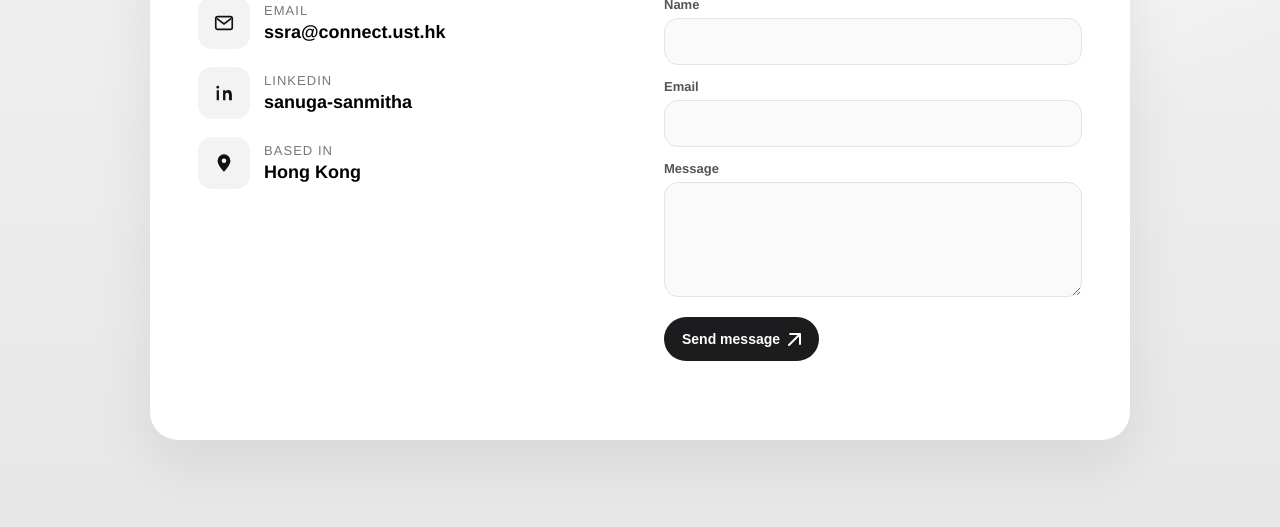
==== commit 8afc0022: "Add AI Literacy Hub blog work and tighten Selected Work image crops. Co-authored-by: Cursor <cursora" ====
--- a/index.html
+++ b/index.html
@@ -6,9 +6,8 @@
     <title>Sanuga Sanmitha</title>
     <link rel="preconnect" href="https://fonts.googleapis.com" />
     <link rel="preconnect" href="https://fonts.gstatic.com" crossorigin />
-    <link href="https://fonts.googleapis.com/css2?family=Archivo+Black&display=swap" rel="stylesheet" />
-    <link rel="stylesheet" href="css/styles.css" />
-  </head>
+    <link href="https://fonts.googleapis.com/css2?family=Archivo+Black&family=DM+Sans:wght@400;700&family=Playfair+Display:wght@700&display=swap" rel="stylesheet" />
+    <link rel="stylesheet" href="css/styles.css" />  </head>
   <body>
     <header class="header">
       <nav aria-label="Primary">
@@ -24,12 +23,20 @@
 
     <main>
       <section class="panel hero" id="home">
-        <p class="hello">Hello, it’s me</p>
-        <h1 class="nameplate">
-          <span>Sanuga</span>
-          <span>Sanmitha</span>
-        </h1>
-        <button type="button" class="download-pdf">Download PDF</button>
+        <div class="hero-copy">
+          <p class="hello">Hello, it’s me</p>
+          <h1 class="nameplate">
+            <span>Sanuga</span>
+            <span>Sanmitha</span>
+          </h1>
+          <p class="hero-role">Software Engineer</p>
+          <p class="hero-now">Currently working for <strong>HKUST AI Literacy Hub</strong></p>
+          <div class="hero-actions">
+            <button type="button" class="download-pdf">Download PDF</button>
+            <a class="hero-contact" href="assets/Sanuga-Sanmitha-Resume.pdf" download>Download Resume</a>
+          </div>
+        </div>
+        <img class="hero-portrait" src="assets/hero-photo.png" alt="Portrait of Sanuga Sanmitha" />
       </section>
 
       <section class="panel exp-page" id="experience" aria-labelledby="exp-title">
@@ -46,6 +53,7 @@
                 <span>AI Literacy Tutor</span>
               </div>
               <time>May 2026 - Now</time>
+              <img class="exp-preview" src="assets/ai-literacy-hub.jpg" alt="" />
             </li>
             <li>
               <div>
@@ -53,7 +61,7 @@
                 <span>Software Engineer</span>
               </div>
               <time>Jul 2026 - Aug 2026</time>
-              <img class="exp-preview" src="assets/haputale.png" alt="" />
+              <img class="exp-preview" src="assets/haputale-card.png" alt="" />
             </li>
             <li>
               <div>
@@ -68,6 +76,9 @@
                 <span>Language Ambassador</span>
               </div>
               <time>Sep 2025 - Dec 2025</time>
+            </li>
+            <li class="exp-group">
+              <p>Sri Lanka</p>
             </li>
             <li>
               <div>
@@ -94,20 +105,32 @@
           </div>
           <div class="folio-grid">
             <article class="folio-card" data-kind="real">
+              <a class="folio-shot" href="https://ailh.ust.hk/blog" target="_blank" rel="noopener noreferrer">
+                <img src="assets/ai-literacy-hub.jpg" alt="AI Literacy Hub blog author research workspace" />
+              </a>
+              <h3>AI Literacy Hub</h3>
+              <p>Blog posts that turn AI research and tools into clear writing for learners — literature synthesis, paper summaries, and practical guides on using AI thoughtfully.</p>
+              <a class="folio-link" href="https://ailh.ust.hk/blog" target="_blank" rel="noopener noreferrer">ailh.ust.hk/blog</a>
+              <ul>
+                <li>Writing</li>
+                <li>AI Literacy</li>
+              </ul>
+            </article>
+            <article class="folio-card" data-kind="real">
               <div class="folio-shot folio-shot-logo">
                 <img src="assets/biotea.png" alt="BioTea logo" />
               </div>
               <h3>BioTea</h3>
               <p>A phone app for community health workers. They record households, screenings, and clinic checks while offline, then the records sync when the phone is back online.</p>
+              <a class="folio-link" href="https://github.com/sight-hkust/site2026-biotea" target="_blank" rel="noopener noreferrer">View project</a>
               <ul>
                 <li>Field App</li>
                 <li>SIGHT</li>
               </ul>
-              <a class="folio-link" href="https://github.com/sight-hkust/site2026-biotea" target="_blank" rel="noopener noreferrer">View project</a>
             </article>
             <article class="folio-card" data-kind="real">
               <a class="folio-shot" href="https://haputele.sightprojects.app/healthworker/appointments" target="_blank" rel="noopener noreferrer">
-                <img src="assets/haputale.png" alt="Haputale telemedicine sign-in screen" />
+                <img src="assets/haputale-card.png" alt="Haputale telemedicine sign-in screen" />
               </a>
               <h3>Haputale Telemedicine</h3>
               <p>A sign-in portal for a clinic in Haputale, Sri Lanka. Staff log in to continue a patient visit and speak with a clinician without the patient travelling to the hospital.</p>
@@ -142,16 +165,31 @@
             <p>Computer Science student at HKUST. Send an email about internships, projects, or tutoring.</p>
             <dl>
               <div>
-                <dt>Email</dt>
-                <dd><a href="mailto:ssra@connect.ust.hk">ssra@connect.ust.hk</a></dd>
-              </div>
-              <div>
-                <dt>LinkedIn</dt>
-                <dd><a href="https://www.linkedin.com/in/sanuga-sanmitha" target="_blank" rel="noopener noreferrer">sanuga-sanmitha</a></dd>
-              </div>
-              <div>
-                <dt>Based in</dt>
-                <dd>Hong Kong</dd>
+                <span class="contact-icon" aria-hidden="true">
+                  <svg width="22" height="22" viewBox="0 0 24 24" fill="none" stroke="currentColor" stroke-width="1.8"><rect x="3" y="5" width="18" height="14" rx="2"/><path d="m4 7 8 6 8-6"/></svg>
+                </span>
+                <div>
+                  <dt>Email</dt>
+                  <dd><a href="mailto:ssra@connect.ust.hk">ssra@connect.ust.hk</a></dd>
+                </div>
+              </div>
+              <div>
+                <span class="contact-icon" aria-hidden="true">
+                  <svg width="22" height="22" viewBox="0 0 24 24" fill="currentColor"><path d="M6.5 9H4V20h2.5V9ZM5.2 4C4.3 4 3.6 4.7 3.6 5.6s.7 1.6 1.6 1.6 1.6-.7 1.6-1.6S6.1 4 5.2 4ZM20 20h-2.5v-5.6c0-1.6-.6-2.6-2-2.6-1 0-1.6.7-1.9 1.4-.1.2-.1.6-.1.9V20H11V9h2.4v1.5c.4-.7 1.3-1.8 3.2-1.8 2.3 0 4 1.5 4 4.8V20Z"/></svg>
+                </span>
+                <div>
+                  <dt>LinkedIn</dt>
+                  <dd><a href="https://www.linkedin.com/in/sanuga-sanmitha" target="_blank" rel="noopener noreferrer">sanuga-sanmitha</a></dd>
+                </div>
+              </div>
+              <div>
+                <span class="contact-icon" aria-hidden="true">
+                  <svg width="22" height="22" viewBox="0 0 24 24" fill="currentColor"><path d="M12 2.5a7 7 0 0 0-7 7c0 5.2 7 12 7 12s7-6.8 7-12a7 7 0 0 0-7-7Zm0 9.5a2.5 2.5 0 1 1 0-5 2.5 2.5 0 0 1 0 5Z"/></svg>
+                </span>
+                <div>
+                  <dt>Based in</dt>
+                  <dd>Hong Kong</dd>
+                </div>
               </div>
             </dl>
           </div>
@@ -230,63 +268,189 @@
         });
       })();
     </script>
-    <script src="js/html2pdf.bundle.min.js"></script>
+    <script src="js/html2canvas.min.js"></script>
+    <script src="js/jspdf.umd.min.js"></script>
     <script>
       (function () {
         var button = document.querySelector(".download-pdf");
         if (!button) return;
 
+        function inlineImages(root) {
+          var images = root.querySelectorAll("img");
+          Array.prototype.forEach.call(images, function (img) {
+            var live = document.querySelector('img[src="' + img.getAttribute("src") + '"]');
+            if (!live || !live.complete || !live.naturalWidth) return;
+            var canvas = document.createElement("canvas");
+            canvas.width = live.naturalWidth;
+            canvas.height = live.naturalHeight;
+            try {
+              canvas.getContext("2d").drawImage(live, 0, 0);
+              img.src = canvas.toDataURL("image/png");
+            } catch (error) {}
+          });
+        }
+
+        function loadStyles(doc) {
+          var links = Array.prototype.slice.call(document.querySelectorAll('link[rel="stylesheet"]'));
+          return Promise.all(
+            links.map(function (old) {
+              return new Promise(function (resolve) {
+                var link = doc.createElement("link");
+                link.rel = "stylesheet";
+                link.href = old.href;
+                link.onload = resolve;
+                link.onerror = resolve;
+                doc.head.appendChild(link);
+              });
+            })
+          );
+        }
+
+        function buildSheet() {
+          var iframe = document.createElement("iframe");
+          iframe.className = "pdf-frame";
+          iframe.setAttribute("aria-hidden", "true");
+          document.body.appendChild(iframe);
+          var doc = iframe.contentDocument;
+          doc.open();
+          doc.write('<!DOCTYPE html><html><head></head><body style="margin:0;background:#fff"></body></html>');
+          doc.close();
+
+          return loadStyles(doc).then(function () {
+            return new Promise(function (resolve) {
+              var script = doc.createElement("script");
+              script.onload = function () {
+                var sheet = doc.createElement("div");
+                sheet.className = "pdf-sheet";
+                var top = doc.createElement("div");
+                top.className = "pdf-block";
+                top.appendChild(document.querySelector(".header").cloneNode(true));
+                top.appendChild(document.querySelector("#home").cloneNode(true));
+                sheet.appendChild(top);
+                ["#experience", "#work", "#contact"].forEach(function (selector) {
+                  var block = doc.createElement("div");
+                  block.className = "pdf-block";
+                  block.appendChild(document.querySelector(selector).cloneNode(true));
+                  sheet.appendChild(block);
+                });
+                var clonedButton = sheet.querySelector(".download-pdf");
+                if (clonedButton) clonedButton.remove();
+                inlineImages(sheet);
+                doc.body.appendChild(sheet);
+                var fonts = doc.fonts && doc.fonts.ready ? doc.fonts.ready : Promise.resolve();
+                Promise.resolve(fonts).then(function () {
+                  resolve({ iframe: iframe, sheet: sheet });
+                });
+              };
+              script.src = "js/html2canvas.min.js";
+              doc.body.appendChild(script);
+            });
+          });
+        }
+
+        function capture(win, element) {
+          return win.html2canvas(element, {
+            scale: 2,
+            useCORS: true,
+            backgroundColor: "#ffffff",
+            windowWidth: 1100,
+            width: 1100,
+            scrollX: 0,
+            scrollY: 0
+          });
+        }
+
+        function addCanvas(pdf, canvas, y, margin, contentW, pageH) {
+          var pageBottom = pageH - margin;
+          var drawH = (contentW * canvas.height) / canvas.width;
+          if (drawH <= pageBottom - margin) {
+            if (y > margin && y + drawH > pageBottom) {
+              pdf.addPage();
+              y = margin;
+            }
+            pdf.addImage(canvas.toDataURL("image/jpeg", 0.92), "JPEG", margin, y, contentW, drawH);
+            return y + drawH;
+          }
+
+          var slicePx = Math.floor((canvas.width * (pageBottom - margin)) / contentW);
+          var offset = 0;
+          while (offset < canvas.height) {
+            var sliceH = Math.min(slicePx, canvas.height - offset);
+            var slice = document.createElement("canvas");
+            slice.width = canvas.width;
+            slice.height = sliceH;
+            slice.getContext("2d").drawImage(canvas, 0, offset, canvas.width, sliceH, 0, 0, canvas.width, sliceH);
+            var h = (contentW * sliceH) / canvas.width;
+            if (y > margin && y + h > pageBottom) {
+              pdf.addPage();
+              y = margin;
+            }
+            pdf.addImage(slice.toDataURL("image/jpeg", 0.92), "JPEG", margin, y, contentW, h);
+            y += h;
+            offset += sliceH;
+            if (offset < canvas.height) {
+              pdf.addPage();
+              y = margin;
+            }
+          }
+          return y;
+        }
+
         button.addEventListener("click", function () {
           if (button.disabled) return;
-          if (typeof html2pdf !== "function") {
+          if (!window.html2canvas || !window.jspdf) {
             window.print();
             return;
           }
 
           var label = button.textContent;
+          var top = window.scrollY;
           button.disabled = true;
           button.textContent = "Preparing PDF…";
 
-          var top = window.scrollY;
-          window.scrollTo(0, 0);
-
-          html2pdf()
-            .set({
-              margin: [10, 10, 10, 10],
-              filename: "Sanuga-Sanmitha-Portfolio.pdf",
-              image: { type: "jpeg", quality: 0.95 },
-              pagebreak: {
-                mode: ["css", "legacy"],
-                avoid: [".folio-card", ".exp-list li", ".nameplate", ".contact"]
-              },
-              html2canvas: {
-                scale: 1.5,
-                useCORS: true,
-                backgroundColor: "#ffffff",
-                windowWidth: 1200,
-                scrollX: 0,
-                scrollY: 0,
-                onclone: function (doc) {
-                  doc.documentElement.classList.add("is-pdf");
-                  var cloned = doc.querySelector(".download-pdf");
-                  if (cloned) cloned.remove();
-                }
-              },
-              jsPDF: { unit: "mm", format: "a4", orientation: "portrait" }
+          var overlay = document.createElement("div");
+          overlay.className = "pdf-overlay";
+          overlay.textContent = "Preparing your PDF…";
+          document.body.appendChild(overlay);
+
+          var frame = null;
+
+          function finish() {
+            if (frame) frame.remove();
+            overlay.remove();
+            button.disabled = false;
+            button.textContent = label;
+            window.scrollTo(0, top);
+          }
+
+          buildSheet()
+            .then(function (built) {
+              frame = built.iframe;
+              var win = built.iframe.contentWindow;
+              var blocks = Array.prototype.slice.call(built.sheet.querySelectorAll(".pdf-block"));
+              return blocks.reduce(function (chain, block) {
+                return chain.then(function (list) {
+                  return capture(win, block).then(function (canvas) {
+                    list.push(canvas);
+                    return list;
+                  });
+                });
+              }, Promise.resolve([]));
             })
-            .from(document.body)
-            .save()
-            .then(function () {
-              button.disabled = false;
-              button.textContent = label;
-              window.scrollTo(0, top);
+            .then(function (canvases) {
+              var pdf = new window.jspdf.jsPDF({ unit: "mm", format: "a4", orientation: "portrait" });
+              var margin = 12;
+              var pageW = pdf.internal.pageSize.getWidth();
+              var pageH = pdf.internal.pageSize.getHeight();
+              var contentW = pageW - margin * 2;
+              var y = margin;
+              canvases.forEach(function (canvas) {
+                y = addCanvas(pdf, canvas, y, margin, contentW, pageH);
+              });
+              pdf.save("Sanuga-Sanmitha-Portfolio.pdf");
             })
-            .catch(function () {
-              button.disabled = false;
-              button.textContent = label;
-              window.scrollTo(0, top);
-              window.print();
-            });
+            .then(finish)
+            .catch(finish);
         });
       })();
     </script>
--- a/css/styles.css
+++ b/css/styles.css
@@ -150,40 +150,117 @@
 }
 
 .hero {
-  display: flex;
-  flex-direction: column;
-  align-items: center;
+  position: relative;
+  z-index: 2;
+  display: grid;
+  grid-template-columns: minmax(0, 1fr) minmax(280px, 460px);
+  align-items: end;
+  gap: 24px;
+  min-height: 0;
+  margin-top: 0;
+  padding: 48px max(24px, 6vw) 0 max(24px, 8vw);
+  overflow: visible;
+  background: #fff;
+}
+
+.hero-copy {
+  position: relative;
+  z-index: 1;
+  width: 100%;
+  max-width: 640px;
+  margin: 0;
+  padding: 48px 0 56px;
+}
+
+.hello {
+  margin: 0 0 36px;
+  color: #222;
+  font-size: clamp(36px, 4vw, 48px);
+  font-weight: 400;
+  letter-spacing: -0.02em;
+}
+
+.nameplate {
+  display: flex;
+  flex-wrap: wrap;
   justify-content: flex-start;
-  gap: 40px;
-  min-height: calc(100vh - var(--header-h));
-  margin-top: 0;
-  padding: 56px 24px 72px;
-}
-
-.hello {
-  margin: 8vh 0 0;
-  color: #222;
-  font-size: clamp(22px, 3vw, 34px);
-  font-weight: 500;
-  letter-spacing: -0.03em;
-}
-
-.nameplate {
-  display: flex;
-  flex-wrap: wrap;
-  justify-content: center;
   align-items: baseline;
-  gap: 0.18em;
-  margin: 0;
-  width: min(1100px, 100%);
+  gap: 0.22em;
+  margin: 0;
+  width: auto;
   color: #111;
   font-family: "Archivo Black", Arial Black, "Segoe UI", sans-serif;
-  font-size: clamp(28px, 5.5vw, 76px);
+  font-size: clamp(34px, 4.6vw, 64px);
   font-weight: 400;
   letter-spacing: 0.01em;
   line-height: 1;
-  text-align: center;
+  text-align: left;
   text-transform: uppercase;
+}
+
+.hero-role {
+  margin: 22px 0 0;
+  color: #111827;
+  font-family: "Playfair Display", Georgia, serif;
+  font-size: clamp(32px, 3.4vw, 48px);
+  font-weight: 700;
+  letter-spacing: 0.02em;
+}
+
+.hero-now {
+  margin: 16px 0 0;
+  color: #9ca3af;
+  font-family: "DM Sans", "Segoe UI", sans-serif;
+  font-size: 18px;
+  font-weight: 400;
+}
+
+.hero-now strong {
+  font-weight: 700;
+}
+
+.hero-actions {
+  display: flex;
+  flex-wrap: nowrap;
+  align-items: center;
+  gap: 12px;
+  margin-top: 28px;
+}
+
+.hero-actions .download-pdf {
+  margin-top: 0;
+}
+
+.hero-contact {
+  display: inline-flex;
+  align-items: center;
+  justify-content: center;
+  height: 36px;
+  padding: 0 18px;
+  border-radius: 999px;
+  background: linear-gradient(180deg, #4c4c4c, #404040);
+  color: #fff;
+  font-size: 14px;
+  font-weight: 500;
+  line-height: 18px;
+  text-decoration: none;
+  box-shadow:
+    inset 0 1px 0 rgba(255, 255, 255, 0.28),
+    0 1px 2px rgba(0, 0, 0, 0.16);
+}
+
+.hero-portrait {
+  position: relative;
+  z-index: 3;
+  display: block;
+  width: 100%;
+  height: auto;
+  max-height: 640px;
+  margin: 0 0 -150px;
+  object-fit: contain;
+  object-position: center bottom;
+  filter: grayscale(1);
+  pointer-events: none;
 }
 
 .nameplate span:first-child {
@@ -335,7 +412,7 @@
 }
 
 .folio-card p {
-  margin: 0 0 12px;
+  margin: 0 0 6px;
   color: #333;
   font-size: 15px;
   line-height: 1.45;
@@ -343,7 +420,7 @@
 
 .folio-link {
   display: inline-block;
-  margin-top: 12px;
+  margin: 0 0 18px;
   color: #111;
   font-size: 14px;
   font-weight: 600;
@@ -371,11 +448,12 @@
 }
 
 .folio-shot {
-  display: flex;
-  align-items: center;
-  justify-content: center;
-  height: 420px;
-  padding: 16px;
+  position: relative;
+  display: block;
+  width: 100%;
+  aspect-ratio: 16 / 10;
+  height: auto;
+  padding: 0;
   overflow: hidden;
   border: 1px solid #ececec;
   border-radius: 12px;
@@ -384,32 +462,32 @@
 
 .folio-shot img {
   display: block;
-  width: auto;
-  height: auto;
-  max-width: 100%;
-  max-height: 100%;
-  object-fit: contain;
-  image-rendering: auto;
-}
-
-.folio-shot-logo img {
-  width: 160px;
-  height: auto;
-}
-
-.folio-shot-fade {
-  position: relative;
-  align-items: flex-start;
-  padding: 0;
-  background: #fff;
-}
-
-.folio-shot-fade img {
   width: 100%;
   height: 100%;
-  max-width: none;
-  max-height: none;
   object-fit: cover;
+  object-position: center;
+  image-rendering: auto;
+}
+
+.folio-shot-logo {
+  display: flex;
+  align-items: center;
+  justify-content: center;
+  padding: clamp(20px, 5%, 36px);
+}
+
+.folio-shot-logo img {
+  width: clamp(112px, 42%, 168px);
+  height: auto;
+  max-height: 58%;
+  object-fit: contain;
+}
+
+.folio-shot-fade {
+  background: #fff;
+}
+
+.folio-shot-fade img {
   object-position: top center;
 }
 
@@ -524,6 +602,23 @@
   display: grid;
   gap: 18px;
   margin: 0;
+}
+
+.contact-copy dl > div {
+  display: flex;
+  align-items: center;
+  gap: 14px;
+}
+
+.contact-icon {
+  display: grid;
+  place-items: center;
+  flex: none;
+  width: 52px;
+  height: 52px;
+  border-radius: 14px;
+  background: #f3f3f3;
+  color: #111;
 }
 
 .contact-copy dt {
@@ -728,8 +823,13 @@
 }
 
 .exp-page {
+  position: relative;
+  z-index: 1;
+  display: flex;
+  align-items: center;
+  justify-content: center;
   min-height: calc(100vh - 90px);
-  padding: 48px 24px 72px;
+  padding: 170px 24px 72px;
   background:
     radial-gradient(circle at 20% 0%, #ffffff, transparent 36%),
     linear-gradient(180deg, #d7d7d7, #ececec);
@@ -765,14 +865,16 @@
 .exp-head {
   position: relative;
   display: grid;
-  grid-template-columns: 1fr auto;
+  grid-template-columns: 1fr auto 1fr;
   align-items: end;
   margin: 28px 0 28px;
 }
 
 .exp-head h1,
 .exp-head h2 {
-  margin: 0;
+  grid-column: 2;
+  margin: 0;
+  text-align: center;
   font-size: clamp(32px, 4vw, 42px);
   font-weight: 700;
   letter-spacing: -0.03em;
@@ -780,6 +882,7 @@
 }
 
 .exp-head p {
+  grid-column: 3;
   margin: 0 0 4px;
   color: rgba(255, 255, 255, 0.9);
   font-size: 16px;
@@ -830,6 +933,21 @@
   justify-self: end;
   text-align: right;
   white-space: nowrap;
+}
+
+.exp-list li.exp-group {
+  display: flex;
+  align-items: flex-end;
+  justify-content: flex-end;
+  min-height: 65px;
+  padding: 0 0 4px;
+}
+
+.exp-group p {
+  margin: 0;
+  color: rgba(255, 255, 255, 0.9);
+  font-size: 16px;
+  font-weight: 500;
 }
 
 .exp-preview {
@@ -880,9 +998,22 @@
   }
 
   .hero {
-    margin-top: 0;
-    gap: 28px;
-    padding: 36px 16px 48px;
+    grid-template-columns: 1fr;
+    padding: 28px 20px 0;
+  }
+
+  .hero-copy {
+    padding: 12px 0 24px;
+  }
+
+  .hero-portrait {
+    width: min(320px, 78vw);
+    max-height: 420px;
+    margin: 0 auto -80px;
+  }
+
+  .exp-page {
+    padding-top: 110px;
   }
 
   .folio {
@@ -896,6 +1027,10 @@
 
   .folio-grid {
     grid-template-columns: 1fr;
+  }
+
+  .folio-shot {
+    aspect-ratio: 16 / 10;
   }
 
   .cards {
@@ -924,40 +1059,115 @@
   }
 }
 
-.is-pdf .header {
+.pdf-overlay {
+  position: fixed;
+  inset: 0;
+  z-index: 80;
+  display: flex;
+  align-items: center;
+  justify-content: center;
+  background: rgba(255, 255, 255, 0.94);
+  color: #111;
+  font-size: 16px;
+  font-weight: 600;
+}
+
+.pdf-sheet {
+  width: 1100px;
+  background: #ffffff;
+}
+
+.pdf-sheet .download-pdf,
+.pdf-sheet .header::after,
+.pdf-sheet .exp-preview {
+  display: none !important;
+}
+
+.pdf-sheet .header {
   position: static;
+  display: grid;
+  grid-template-columns: 1fr auto 1fr;
+  align-items: center;
+  height: 90px;
+  padding: 0 36px;
   background: #ededed;
   box-shadow: none;
   -webkit-backdrop-filter: none;
   backdrop-filter: none;
 }
 
-.is-pdf .header::after,
-.is-pdf .exp-preview {
-  display: none;
-}
-
-.is-pdf .hero,
-.is-pdf .exp-page,
-.is-pdf .work-panel,
-.is-pdf .contact-page {
+.pdf-sheet .header > nav {
+  grid-column: 2;
+}
+
+.pdf-sheet .nav {
+  flex-wrap: nowrap;
+  justify-content: center;
+  gap: 28px;
+}
+
+.pdf-sheet .talk {
+  grid-column: 3;
+  justify-self: end;
+  background: #404040;
+  color: #ffffff;
+}
+
+.pdf-sheet .nameplate span:first-child {
+  color: #111;
+  -webkit-text-stroke: 0;
+}
+
+.pdf-frame {
+  position: fixed;
+  left: 0;
+  top: 0;
+  z-index: 70;
+  width: 1100px;
+  height: 100vh;
+  border: 0;
+  background: #ffffff;
+}
+
+.pdf-sheet .hero,
+.pdf-sheet .exp-page,
+.pdf-sheet .work-panel,
+.pdf-sheet .contact-page {
   min-height: 0;
 }
 
-.is-pdf .hero {
-  padding-bottom: 36px;
-}
-
-.is-pdf .exp,
-.is-pdf .folio,
-.is-pdf .contact {
+.pdf-sheet .hello {
+  margin: 8px 0 0;
+}
+
+.pdf-sheet .nameplate {
+  flex-wrap: nowrap;
+  font-size: 64px;
+}
+
+.pdf-sheet .folio-shot {
+  height: auto;
+  aspect-ratio: 16 / 10;
+}
+
+.pdf-sheet .exp,
+.pdf-sheet .folio,
+.pdf-sheet .contact {
   overflow: hidden;
 }
 
-.is-pdf .folio-card,
-.is-pdf .exp-list li,
-.is-pdf .nameplate,
-.is-pdf .contact {
+.pdf-sheet .folio-grid {
+  grid-template-columns: 1fr 1fr;
+}
+
+.pdf-sheet .exp-list li {
+  grid-template-columns: minmax(0, 1fr) 180px;
+}
+
+.pdf-sheet .folio-card,
+.pdf-sheet .exp-list li,
+.pdf-sheet .nameplate,
+.pdf-sheet .contact {
   break-inside: avoid;
   page-break-inside: avoid;
 }
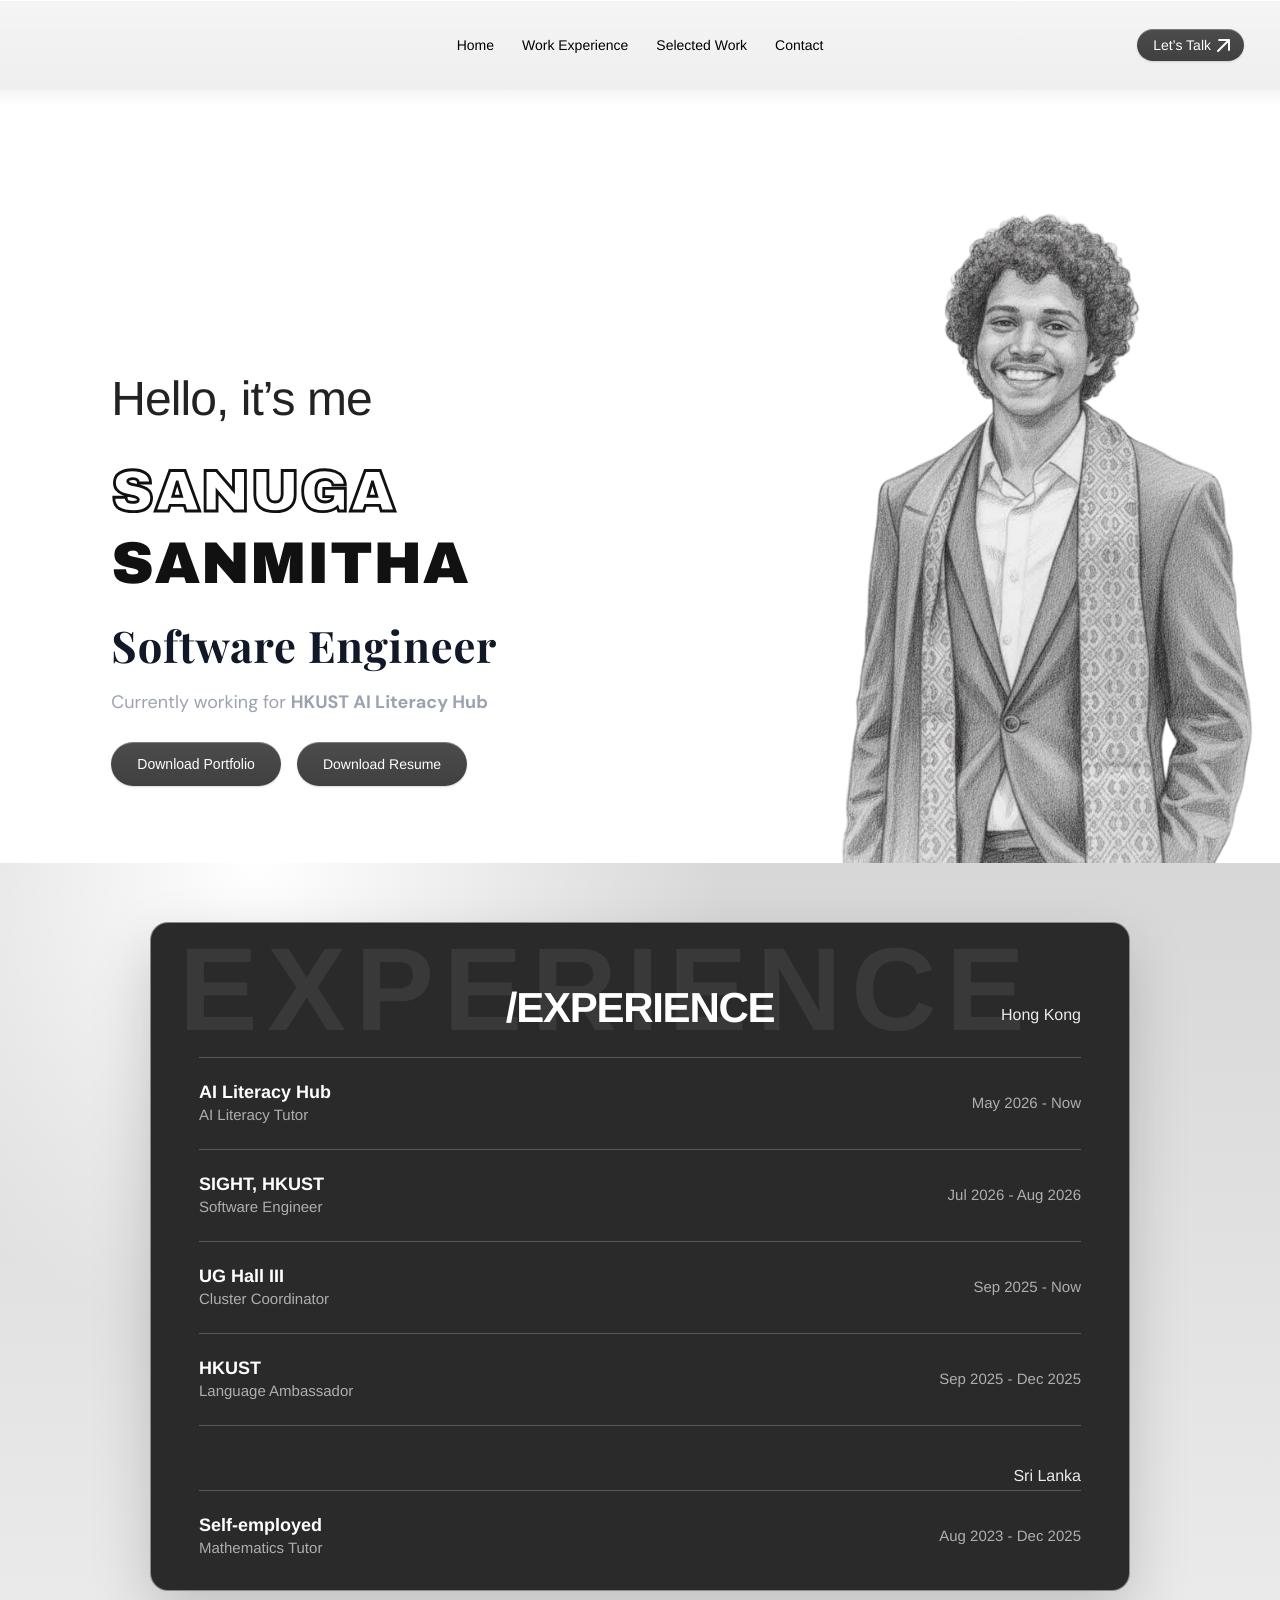
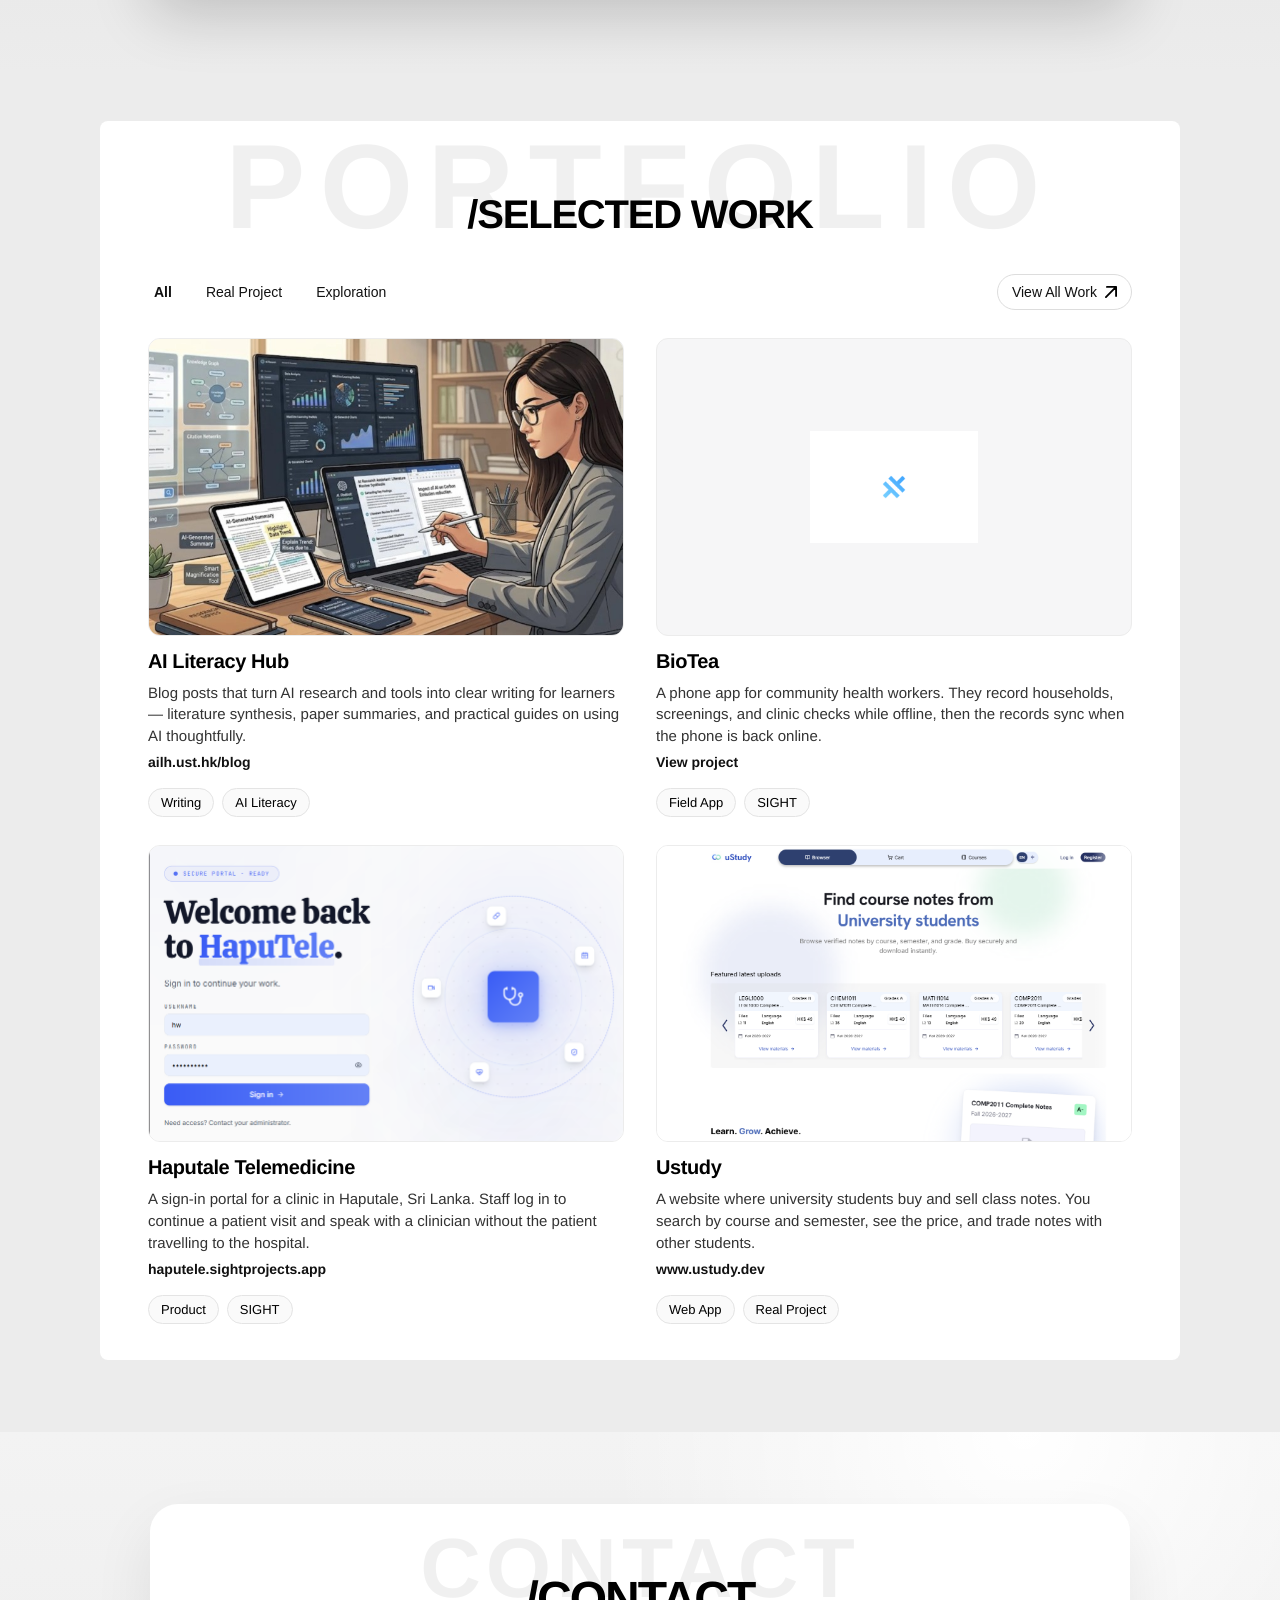
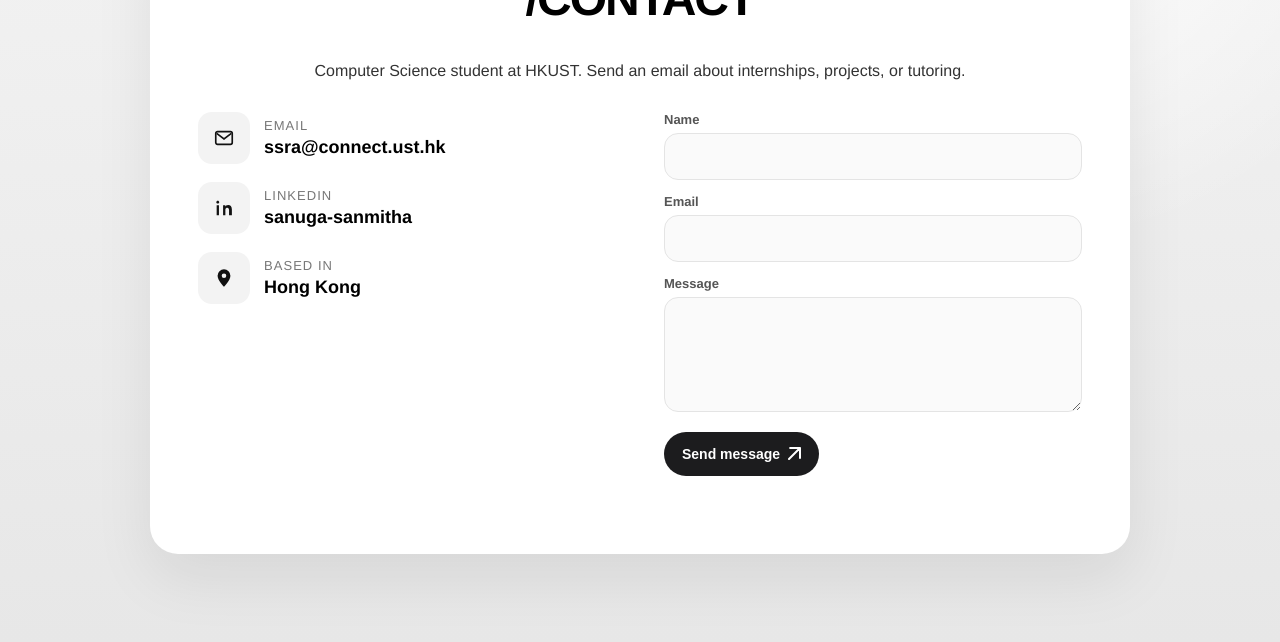
==== commit 7636b8a1: "Refine hero layout and portfolio download label. Co-authored-by: Cursor <cursoragent@cursor.com>" ====
--- a/index.html
+++ b/index.html
@@ -32,7 +32,7 @@
           <p class="hero-role">Software Engineer</p>
           <p class="hero-now">Currently working for <strong>HKUST AI Literacy Hub</strong></p>
           <div class="hero-actions">
-            <button type="button" class="download-pdf">Download PDF</button>
+            <button type="button" class="download-pdf">Download Portfolio</button>
             <a class="hero-contact" href="assets/Sanuga-Sanmitha-Resume.pdf" download>Download Resume</a>
           </div>
         </div>
--- a/css/styles.css
+++ b/css/styles.css
@@ -152,24 +152,23 @@
 .hero {
   position: relative;
   z-index: 2;
-  display: grid;
-  grid-template-columns: minmax(0, 1fr) minmax(280px, 460px);
-  align-items: end;
-  gap: 24px;
-  min-height: 0;
+  display: block;
+  height: clamp(640px, 60.4vw, 865px);
+  min-height: 640px;
   margin-top: 0;
-  padding: 48px max(24px, 6vw) 0 max(24px, 8vw);
-  overflow: visible;
+  padding: 0;
+  overflow: hidden;
   background: #fff;
 }
 
 .hero-copy {
-  position: relative;
+  position: absolute;
   z-index: 1;
-  width: 100%;
-  max-width: 640px;
-  margin: 0;
-  padding: 48px 0 56px;
+  left: 8.7%;
+  top: 36.5%;
+  width: min(640px, 52%);
+  margin: 0;
+  padding: 0;
 }
 
 .hello {
@@ -221,45 +220,55 @@
 
 .hero-actions {
   display: flex;
-  flex-wrap: nowrap;
-  align-items: center;
-  gap: 12px;
+  flex-wrap: wrap;
+  align-items: center;
+  gap: 16px;
   margin-top: 28px;
 }
 
 .hero-actions .download-pdf {
+  height: 44px;
   margin-top: 0;
+  padding: 0 26px;
 }
 
 .hero-contact {
   display: inline-flex;
   align-items: center;
   justify-content: center;
-  height: 36px;
-  padding: 0 18px;
+  height: 44px;
+  padding: 0 26px;
   border-radius: 999px;
   background: linear-gradient(180deg, #4c4c4c, #404040);
   color: #fff;
   font-size: 14px;
   font-weight: 500;
   line-height: 18px;
+  white-space: nowrap;
   text-decoration: none;
   box-shadow:
     inset 0 1px 0 rgba(255, 255, 255, 0.28),
     0 1px 2px rgba(0, 0, 0, 0.16);
+  transition: background 0.2s ease, box-shadow 0.2s ease;
+}
+
+.hero-contact:hover {
+  background: linear-gradient(180deg, #3a3a3a, #2f2f2f);
+  box-shadow:
+    inset 0 1px 0 rgba(255, 255, 255, 0.2),
+    0 4px 12px rgba(0, 0, 0, 0.16);
 }
 
 .hero-portrait {
-  position: relative;
-  z-index: 3;
-  display: block;
-  width: 100%;
-  height: auto;
-  max-height: 640px;
-  margin: 0 0 -150px;
-  object-fit: contain;
-  object-position: center bottom;
-  filter: grayscale(1);
+  position: absolute;
+  z-index: 1;
+  left: 56.7%;
+  top: -14.1%;
+  width: 49.2%;
+  height: 134.6%;
+  margin: 0;
+  object-fit: cover;
+  object-position: center top;
   pointer-events: none;
 }
 
@@ -829,7 +838,7 @@
   align-items: center;
   justify-content: center;
   min-height: calc(100vh - 90px);
-  padding: 170px 24px 72px;
+  padding: 48px 24px 72px;
   background:
     radial-gradient(circle at 20% 0%, #ffffff, transparent 36%),
     linear-gradient(180deg, #d7d7d7, #ececec);
@@ -998,22 +1007,26 @@
   }
 
   .hero {
-    grid-template-columns: 1fr;
-    padding: 28px 20px 0;
+    height: auto;
+    min-height: 0;
+    padding: 36px 20px 24px;
   }
 
   .hero-copy {
-    padding: 12px 0 24px;
+    position: relative;
+    left: auto;
+    top: auto;
+    width: auto;
   }
 
   .hero-portrait {
+    position: relative;
+    left: auto;
+    top: auto;
+    display: block;
     width: min(320px, 78vw);
-    max-height: 420px;
-    margin: 0 auto -80px;
-  }
-
-  .exp-page {
-    padding-top: 110px;
+    height: 420px;
+    margin: 24px auto 0;
   }
 
   .folio {
@@ -1042,6 +1055,22 @@
 
   .exp {
     padding: 28px 20px 8px;
+  }
+
+  .exp-head {
+    grid-template-columns: 1fr;
+    justify-items: center;
+    row-gap: 10px;
+  }
+
+  .exp-head h1,
+  .exp-head h2,
+  .exp-head p {
+    grid-column: 1;
+  }
+
+  .exp-head p {
+    justify-self: end;
   }
 
   .exp-list li {
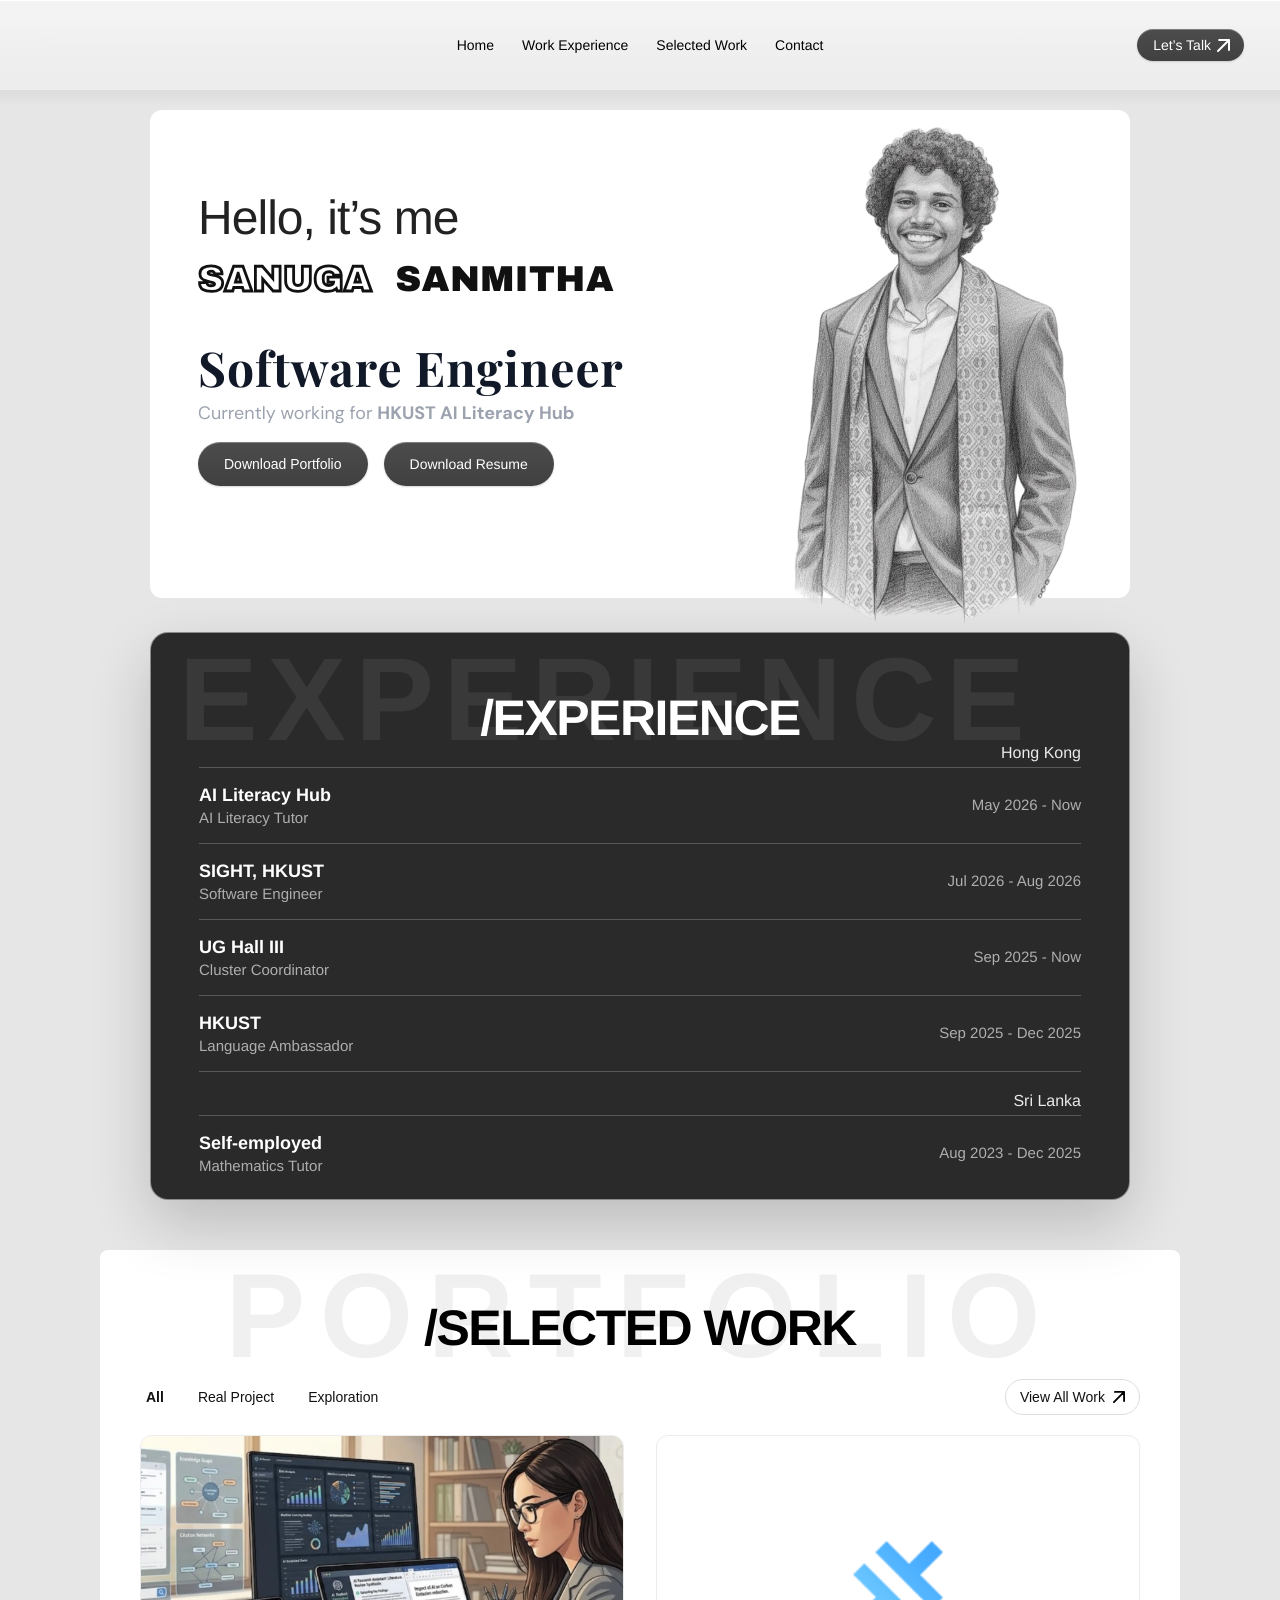
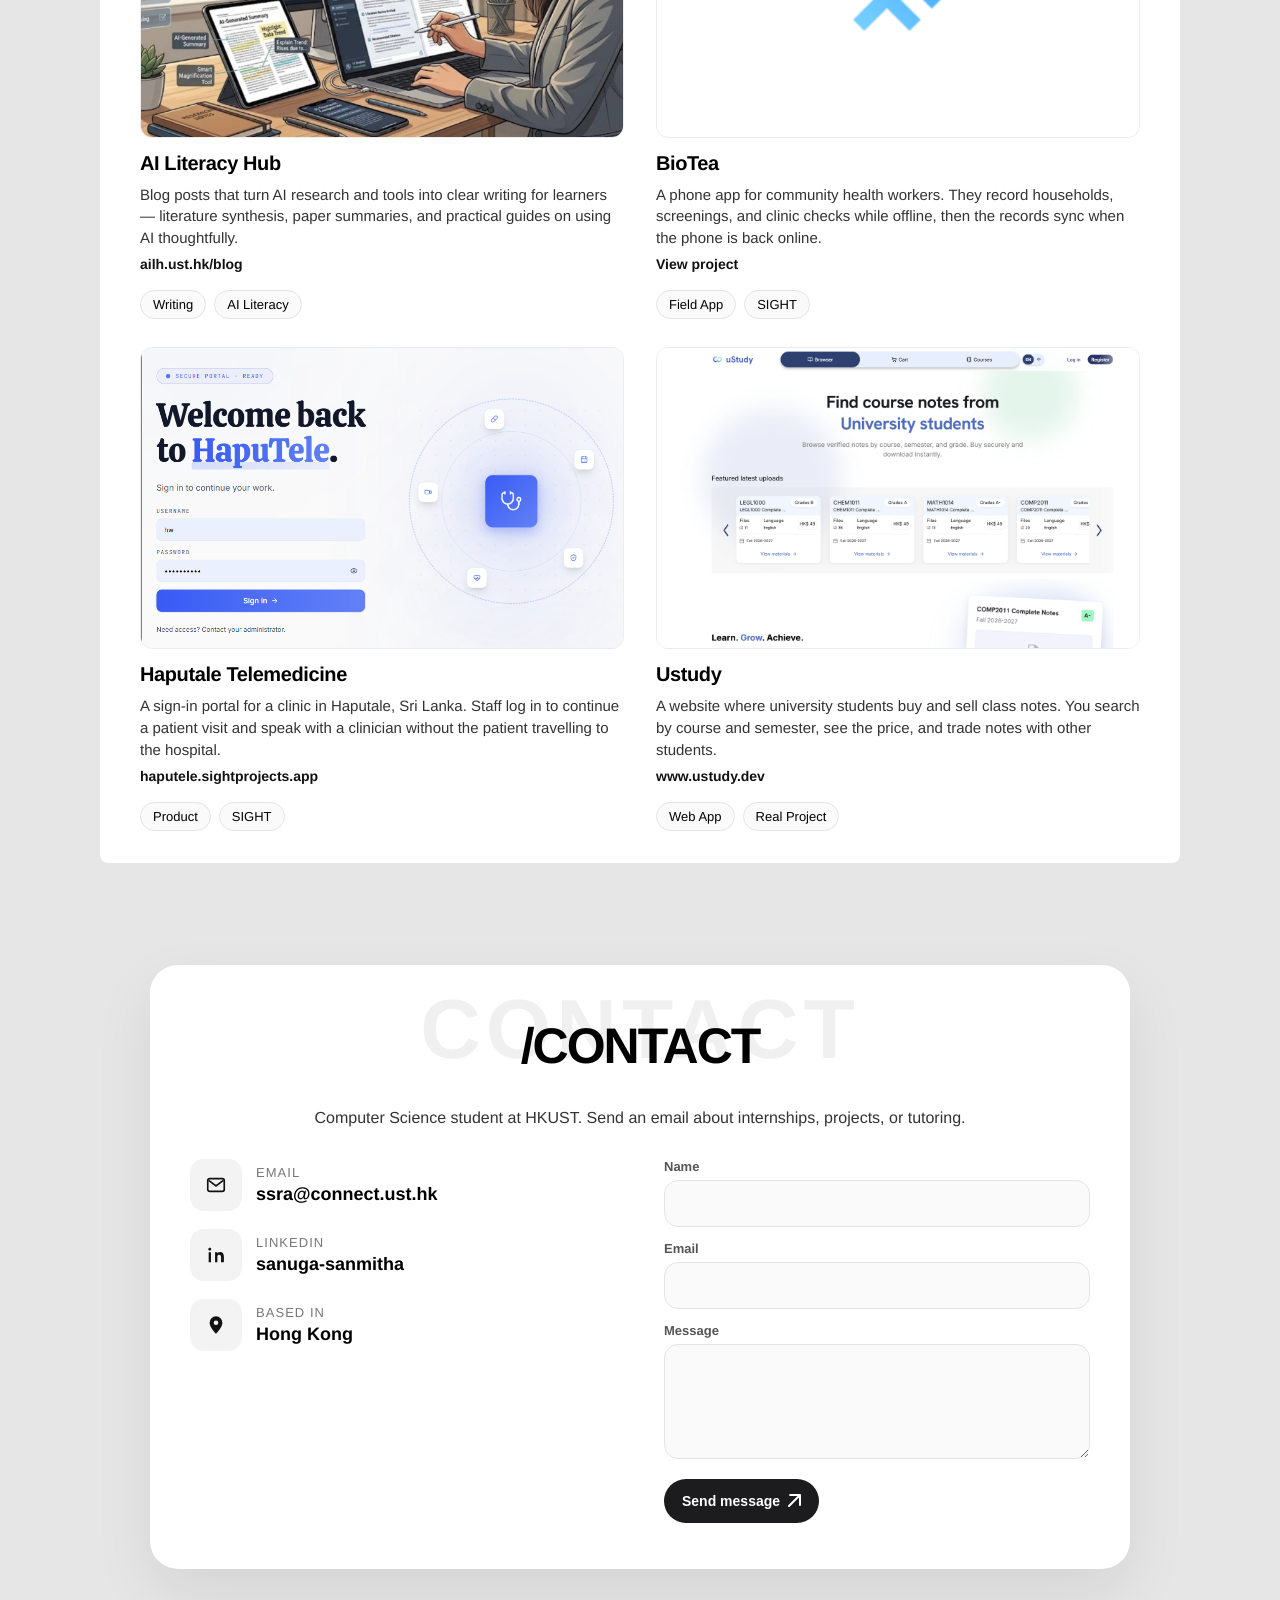
==== commit efb19e23: "Rework hero into a card layout and update BioTea logo. Co-authored-by: Cursor <cursoragent@cursor.co" ====
--- a/index.html
+++ b/index.html
@@ -118,7 +118,7 @@
             </article>
             <article class="folio-card" data-kind="real">
               <div class="folio-shot folio-shot-logo">
-                <img src="assets/biotea.png" alt="BioTea logo" />
+                <img src="assets/biotea-logo.png" alt="BioTea logo" />
               </div>
               <h3>BioTea</h3>
               <p>A phone app for community health workers. They record households, screenings, and clinic checks while offline, then the records sync when the phone is back online.</p>
--- a/css/styles.css
+++ b/css/styles.css
@@ -27,7 +27,7 @@
 
 body {
   min-height: 100vh;
-  background: var(--paper);
+  background: #e6e6e6;
   color: var(--ink);
   font-family: "SF Pro Text", "SF Pro Display", "Segoe UI Variable", "Segoe UI", -apple-system, BlinkMacSystemFont, Helvetica, Arial, sans-serif;
   font-synthesis: none;
@@ -152,27 +152,32 @@
 .hero {
   position: relative;
   z-index: 2;
-  display: block;
-  height: clamp(640px, 60.4vw, 865px);
-  min-height: 640px;
-  margin-top: 0;
-  padding: 0;
-  overflow: hidden;
+  display: grid;
+  grid-template-columns: minmax(0, 1.15fr) minmax(220px, 0.8fr);
+  align-items: center;
+  gap: 16px;
+  width: min(980px, calc(100% - 32px));
+  height: auto;
+  min-height: 0;
+  margin: 20px auto 0;
+  padding: 36px 28px 28px 48px;
+  overflow: visible;
+  border-radius: 12px;
   background: #fff;
 }
 
 .hero-copy {
-  position: absolute;
+  position: relative;
   z-index: 1;
-  left: 8.7%;
-  top: 36.5%;
-  width: min(640px, 52%);
+  left: auto;
+  top: auto;
+  width: auto;
   margin: 0;
   padding: 0;
 }
 
 .hello {
-  margin: 0 0 36px;
+  margin: 0 0 13px;
   color: #222;
   font-size: clamp(36px, 4vw, 48px);
   font-weight: 400;
@@ -181,15 +186,15 @@
 
 .nameplate {
   display: flex;
-  flex-wrap: wrap;
+  flex-wrap: nowrap;
   justify-content: flex-start;
   align-items: baseline;
-  gap: 0.22em;
+  gap: 0.64em;
   margin: 0;
   width: auto;
   color: #111;
   font-family: "Archivo Black", Arial Black, "Segoe UI", sans-serif;
-  font-size: clamp(34px, 4.6vw, 64px);
+  font-size: clamp(22px, 2.6vw, 36px);
   font-weight: 400;
   letter-spacing: 0.01em;
   line-height: 1;
@@ -198,7 +203,7 @@
 }
 
 .hero-role {
-  margin: 22px 0 0;
+  margin: 39px 0 0;
   color: #111827;
   font-family: "Playfair Display", Georgia, serif;
   font-size: clamp(32px, 3.4vw, 48px);
@@ -207,7 +212,7 @@
 }
 
 .hero-now {
-  margin: 16px 0 0;
+  margin: 2px 0 0;
   color: #9ca3af;
   font-family: "DM Sans", "Segoe UI", sans-serif;
   font-size: 18px;
@@ -223,7 +228,7 @@
   flex-wrap: wrap;
   align-items: center;
   gap: 16px;
-  margin-top: 28px;
+  margin-top: 17px;
 }
 
 .hero-actions .download-pdf {
@@ -260,15 +265,20 @@
 }
 
 .hero-portrait {
-  position: absolute;
+  position: relative;
   z-index: 1;
-  left: 56.7%;
-  top: -14.1%;
-  width: 49.2%;
-  height: 134.6%;
+  left: auto;
+  top: auto;
+  justify-self: end;
+  align-self: center;
+  display: block;
+  width: 100%;
+  max-width: 380px;
+  height: auto;
+  max-height: none;
   margin: 0;
-  object-fit: cover;
-  object-position: center top;
+  object-fit: contain;
+  object-position: center center;
   pointer-events: none;
 }
 
@@ -318,8 +328,7 @@
 
 .work-panel,
 .plain {
-  min-height: calc(100vh - var(--header-h));
-  padding: 48px 24px 72px;
+  padding: 40px 24px 48px;
 }
 
 .work-panel {
@@ -330,7 +339,7 @@
   position: relative;
   width: min(1080px, 100%);
   margin: 0 auto;
-  padding: 54px 48px 36px;
+  padding: 40px 40px 32px;
   border-radius: 8px;
   background: #fff;
   overflow: hidden;
@@ -353,7 +362,7 @@
 
 .folio h2 {
   position: relative;
-  margin: 18px 0 36px;
+  margin: 12px 0 24px;
   font-size: clamp(28px, 4vw, 40px);
   font-weight: 700;
   letter-spacing: -0.03em;
@@ -366,7 +375,7 @@
   align-items: center;
   justify-content: space-between;
   gap: 16px;
-  margin-bottom: 28px;
+  margin-bottom: 20px;
 }
 
 .folio-filters {
@@ -482,13 +491,12 @@
   display: flex;
   align-items: center;
   justify-content: center;
-  padding: clamp(20px, 5%, 36px);
+  background: #fff;
 }
 
 .folio-shot-logo img {
-  width: clamp(112px, 42%, 168px);
+  width: clamp(72px, 26%, 112px);
   height: auto;
-  max-height: 58%;
   object-fit: contain;
 }
 
@@ -542,8 +550,7 @@
 }
 
 .contact-page {
-  min-height: calc(100vh - var(--header-h));
-  padding: 72px 24px;
+  padding: 40px 24px 56px;
   background:
     radial-gradient(circle at 80% 0%, #ffffff, transparent 32%),
     linear-gradient(180deg, #f3f3f3, #e7e7e7);
@@ -557,7 +564,7 @@
   align-items: start;
   width: min(980px, 100%);
   margin: 0 auto;
-  padding: 72px 48px 48px;
+  padding: 56px 40px 40px;
   overflow: hidden;
   border-radius: 28px;
   background: #fff;
@@ -837,11 +844,9 @@
   display: flex;
   align-items: center;
   justify-content: center;
-  min-height: calc(100vh - 90px);
-  padding: 48px 24px 72px;
-  background:
-    radial-gradient(circle at 20% 0%, #ffffff, transparent 36%),
-    linear-gradient(180deg, #d7d7d7, #ececec);
+  min-height: 0;
+  padding: 16px 24px 48px;
+  background: #e6e6e6;
 }
 
 .exp {
@@ -876,13 +881,13 @@
   display: grid;
   grid-template-columns: 1fr auto 1fr;
   align-items: end;
-  margin: 28px 0 28px;
+  margin: 28px 0 0;
 }
 
 .exp-head h1,
 .exp-head h2 {
   grid-column: 2;
-  margin: 0;
+  margin: 0 0 28px;
   text-align: center;
   font-size: clamp(32px, 4vw, 42px);
   font-weight: 700;
@@ -892,6 +897,8 @@
 
 .exp-head p {
   grid-column: 3;
+  justify-self: end;
+  width: 180px;
   margin: 0 0 4px;
   color: rgba(255, 255, 255, 0.9);
   font-size: 16px;
@@ -912,8 +919,8 @@
   grid-template-columns: minmax(0, 1fr) 180px;
   align-items: center;
   column-gap: 24px;
-  min-height: 92px;
-  padding: 16px 0;
+  min-height: 76px;
+  padding: 14px 0;
   border-top: 1px solid rgba(255, 255, 255, 0.22);
 }
 
@@ -948,15 +955,17 @@
   display: flex;
   align-items: flex-end;
   justify-content: flex-end;
-  min-height: 65px;
+  min-height: 44px;
   padding: 0 0 4px;
 }
 
 .exp-group p {
+  width: 180px;
   margin: 0;
   color: rgba(255, 255, 255, 0.9);
   font-size: 16px;
   font-weight: 500;
+  text-align: right;
 }
 
 .exp-preview {
@@ -985,8 +994,8 @@
     display: flex;
     flex-direction: column;
     align-items: center;
-    gap: 12px;
-    padding: 16px 16px 18px;
+    gap: 2px;
+    padding: 16px 16px 10px;
   }
 
   .nav,
@@ -999,7 +1008,7 @@
   .nav {
     flex-wrap: wrap;
     justify-content: center;
-    gap: 10px 18px;
+    gap: 4px 7px;
   }
 
   .display {
@@ -1007,9 +1016,12 @@
   }
 
   .hero {
+    grid-template-columns: 1fr;
+    gap: 0;
     height: auto;
     min-height: 0;
-    padding: 36px 20px 24px;
+    padding: 28px 23px 0;
+    overflow: hidden;
   }
 
   .hero-copy {
@@ -1019,14 +1031,53 @@
     width: auto;
   }
 
+  .hello {
+    margin: 0;
+    font-size: 16px;
+    letter-spacing: -0.045em;
+  }
+
+  .nameplate {
+    flex-wrap: wrap;
+    gap: 4px 5px;
+    margin-top: 20px;
+    font-size: 20px;
+  }
+
+  .hero-role {
+    margin-top: 21px;
+    font-size: 16px;
+    letter-spacing: 0.04em;
+  }
+
+  .hero-now {
+    margin-top: 9px;
+    font-size: 14px;
+  }
+
+  .hero-actions {
+    flex-direction: column;
+    gap: 12px;
+    margin-top: 13px;
+  }
+
+  .hero-actions .download-pdf,
+  .hero-actions .hero-contact {
+    height: 33px;
+    padding: 0 14px;
+    font-size: 12px;
+    font-weight: 600;
+  }
+
   .hero-portrait {
     position: relative;
     left: auto;
     top: auto;
-    display: block;
-    width: min(320px, 78vw);
-    height: 420px;
-    margin: 24px auto 0;
+    justify-self: center;
+    width: auto;
+    height: 467px;
+    max-height: none;
+    margin: -101px auto -99px;
   }
 
   .folio {
@@ -1057,10 +1108,19 @@
     padding: 28px 20px 8px;
   }
 
+  .exp-watermark {
+    top: 9px;
+    left: 0;
+    right: 0;
+    font-size: 40px;
+    text-align: center;
+  }
+
   .exp-head {
     grid-template-columns: 1fr;
     justify-items: center;
     row-gap: 10px;
+    margin-top: 0;
   }
 
   .exp-head h1,
@@ -1069,12 +1129,75 @@
     grid-column: 1;
   }
 
+  .exp-head h1,
+  .exp-head h2 {
+    margin-bottom: 0;
+    font-size: 25px;
+    line-height: 32px;
+  }
+
   .exp-head p {
     justify-self: end;
   }
 
   .exp-list li {
     grid-template-columns: minmax(0, 1fr) auto;
+  }
+
+  .exp-list strong {
+    font-size: 16px;
+  }
+
+  .folio,
+  .contact {
+    padding-top: 29px;
+  }
+
+  .folio-watermark,
+  .contact-watermark {
+    top: 9px;
+    font-size: 40px;
+  }
+
+  .folio h2,
+  .contact h2 {
+    margin-top: 0;
+    font-size: 25px;
+    line-height: 32px;
+  }
+
+  .folio-card {
+    font-family: "Segoe UI", -apple-system, BlinkMacSystemFont, Helvetica, Arial, sans-serif;
+  }
+
+  .folio-card h3 {
+    margin: 14px 0 0;
+    font-size: 16px;
+    font-weight: 700;
+    letter-spacing: -0.025em;
+    line-height: 25px;
+  }
+
+  .folio-card p {
+    margin: 0;
+    font-size: 12px;
+    line-height: 21.75px;
+    text-align: left;
+  }
+
+  .folio-link {
+    margin: 0 0 8px;
+    font-size: 12px;
+  }
+
+  .folio-card li {
+    padding: 2px 6px;
+    font-size: 10px;
+  }
+
+  .exp-list span,
+  .exp-list time {
+    font-size: 12px;
   }
 }
 
@@ -1169,6 +1292,18 @@
   margin: 8px 0 0;
 }
 
+.pdf-sheet .hero {
+  overflow: visible;
+}
+
+.pdf-sheet .hero-portrait {
+  position: relative;
+  left: auto;
+  top: auto;
+  width: 100%;
+  max-height: 620px;
+}
+
 .pdf-sheet .nameplate {
   flex-wrap: nowrap;
   font-size: 64px;
@@ -1224,6 +1359,18 @@
     min-height: 0;
   }
 
+  .hero {
+    overflow: visible;
+  }
+
+  .hero-portrait {
+    position: relative;
+    left: auto;
+    top: auto;
+    width: 100%;
+    max-height: 620px;
+  }
+
   .exp,
   .folio,
   .contact {
@@ -1247,3 +1394,120 @@
   size: A4;
   margin: 12mm;
 }
+
+@media (min-width: 1100px) {
+  body {
+    background: #e6e6e6;
+  }
+
+  .hero {
+    display: block;
+    position: relative;
+    box-sizing: border-box;
+    width: 980px;
+    height: 488px;
+    min-height: 0;
+    margin: 20px auto 0;
+    padding: 80px 48px 0;
+    border-radius: 12px;
+    background: #fff;
+    overflow: visible;
+  }
+
+  .hero-copy {
+    position: relative;
+    z-index: 1;
+    width: 524px;
+    padding: 0;
+  }
+
+  .hello {
+    margin: 0;
+    font-size: 48px;
+    line-height: 58px;
+    letter-spacing: -0.96px;
+  }
+
+  .nameplate {
+    flex-wrap: nowrap;
+    margin: 13px 0 0;
+    font-size: 36px;
+    line-height: 36px;
+    letter-spacing: 0.36px;
+  }
+
+  .hero-role {
+    margin: 39px 0 0;
+    font-size: 48px;
+    line-height: 64px;
+    letter-spacing: 0.96px;
+  }
+
+  .hero-now {
+    margin: 2px 0 0;
+    font-size: 18px;
+    line-height: 23px;
+  }
+
+  .hero-actions {
+    margin-top: 17px;
+    gap: 16px;
+  }
+
+  .hero-portrait {
+    position: absolute;
+    left: 560px;
+    top: -143px;
+    width: 443px;
+    height: 716px;
+    max-width: none;
+    max-height: none;
+    object-fit: contain;
+  }
+
+  .exp-head h2,
+  .folio h2,
+  .contact h2 {
+    font-size: 50px;
+  }
+
+  .exp-head h2 {
+    line-height: 42px;
+  }
+
+  .folio h2 {
+    line-height: 53px;
+  }
+
+  .exp-page {
+    padding: 34px 24px 29px;
+  }
+
+  .work-panel {
+    padding: 21px 24px 62px;
+  }
+
+  .contact-page {
+    padding: 40px 24px 56px;
+  }
+
+  .contact {
+    padding-bottom: 16px;
+  }
+
+  .exp-page,
+  .work-panel,
+  .contact-page {
+    min-height: 0;
+    background: #e6e6e6;
+  }
+
+  .exp,
+  .contact {
+    width: 980px;
+  }
+
+  .folio {
+    width: 1080px;
+  }
+}
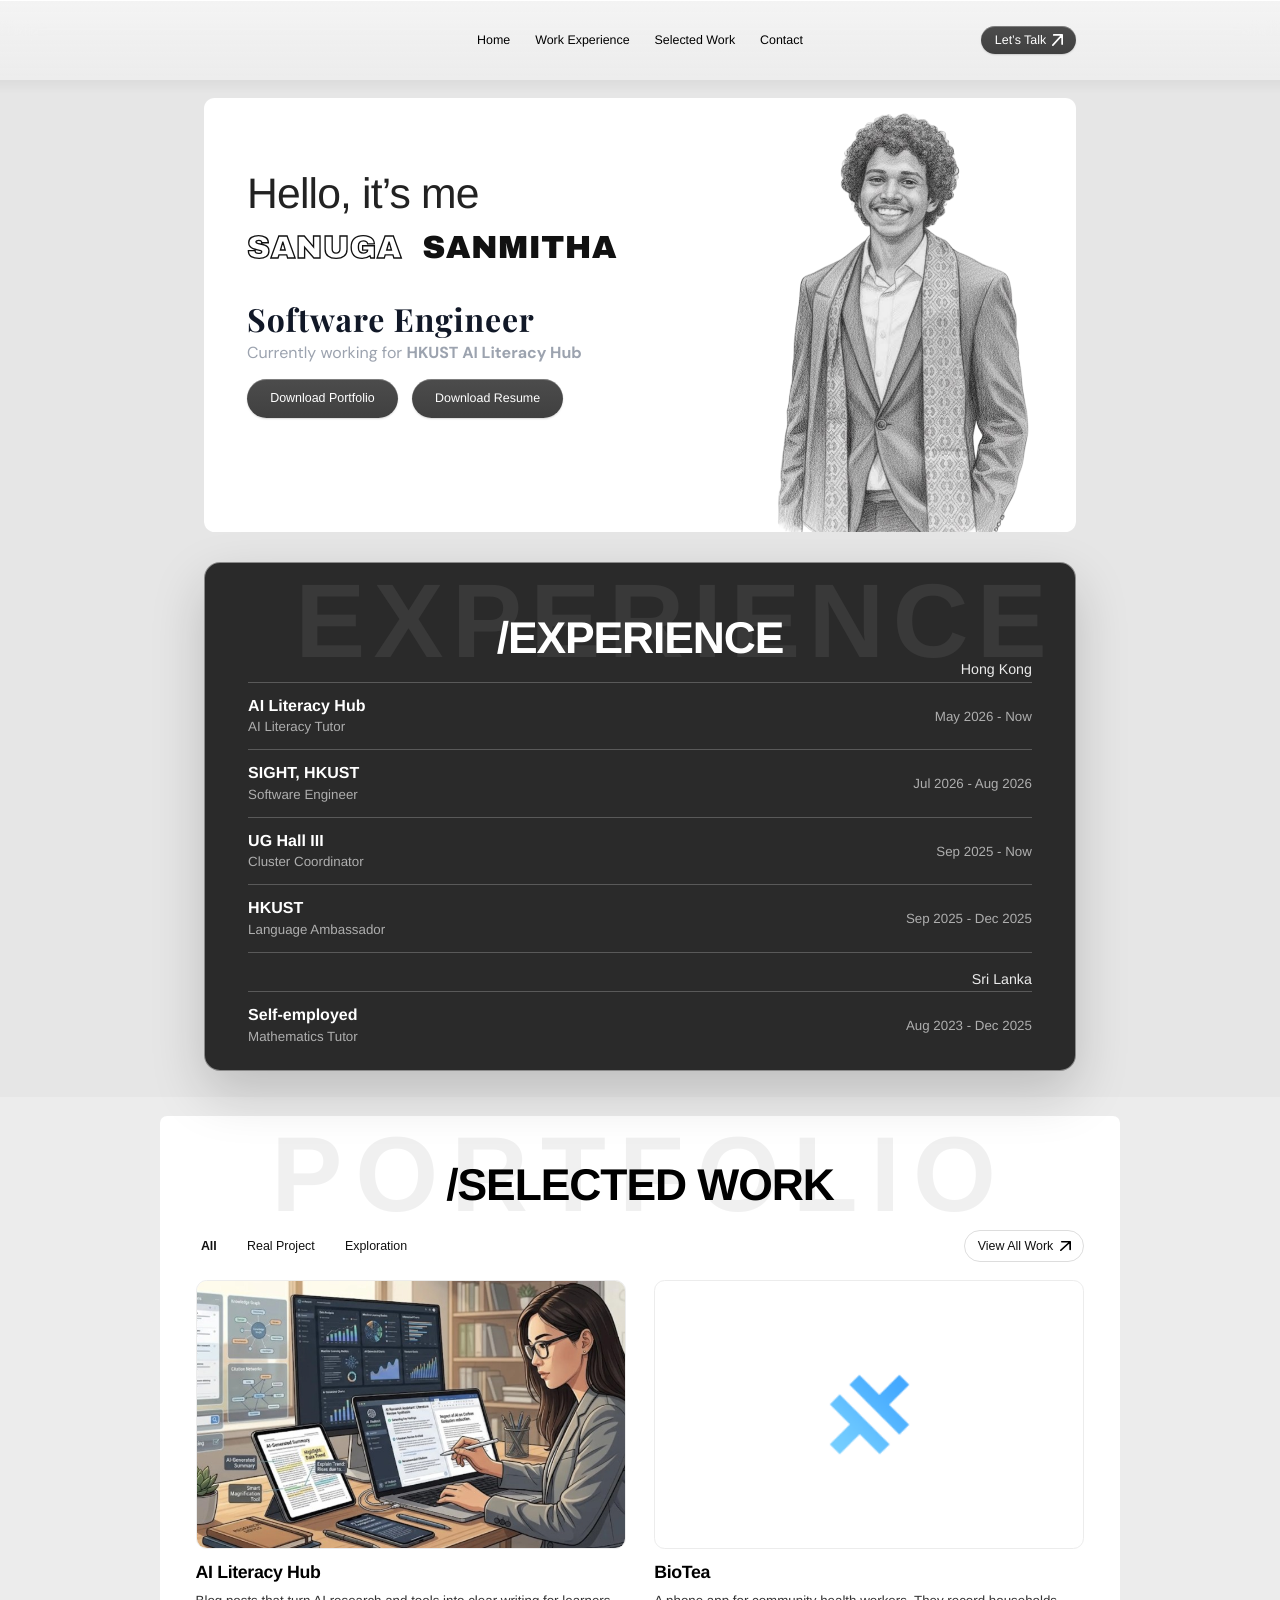
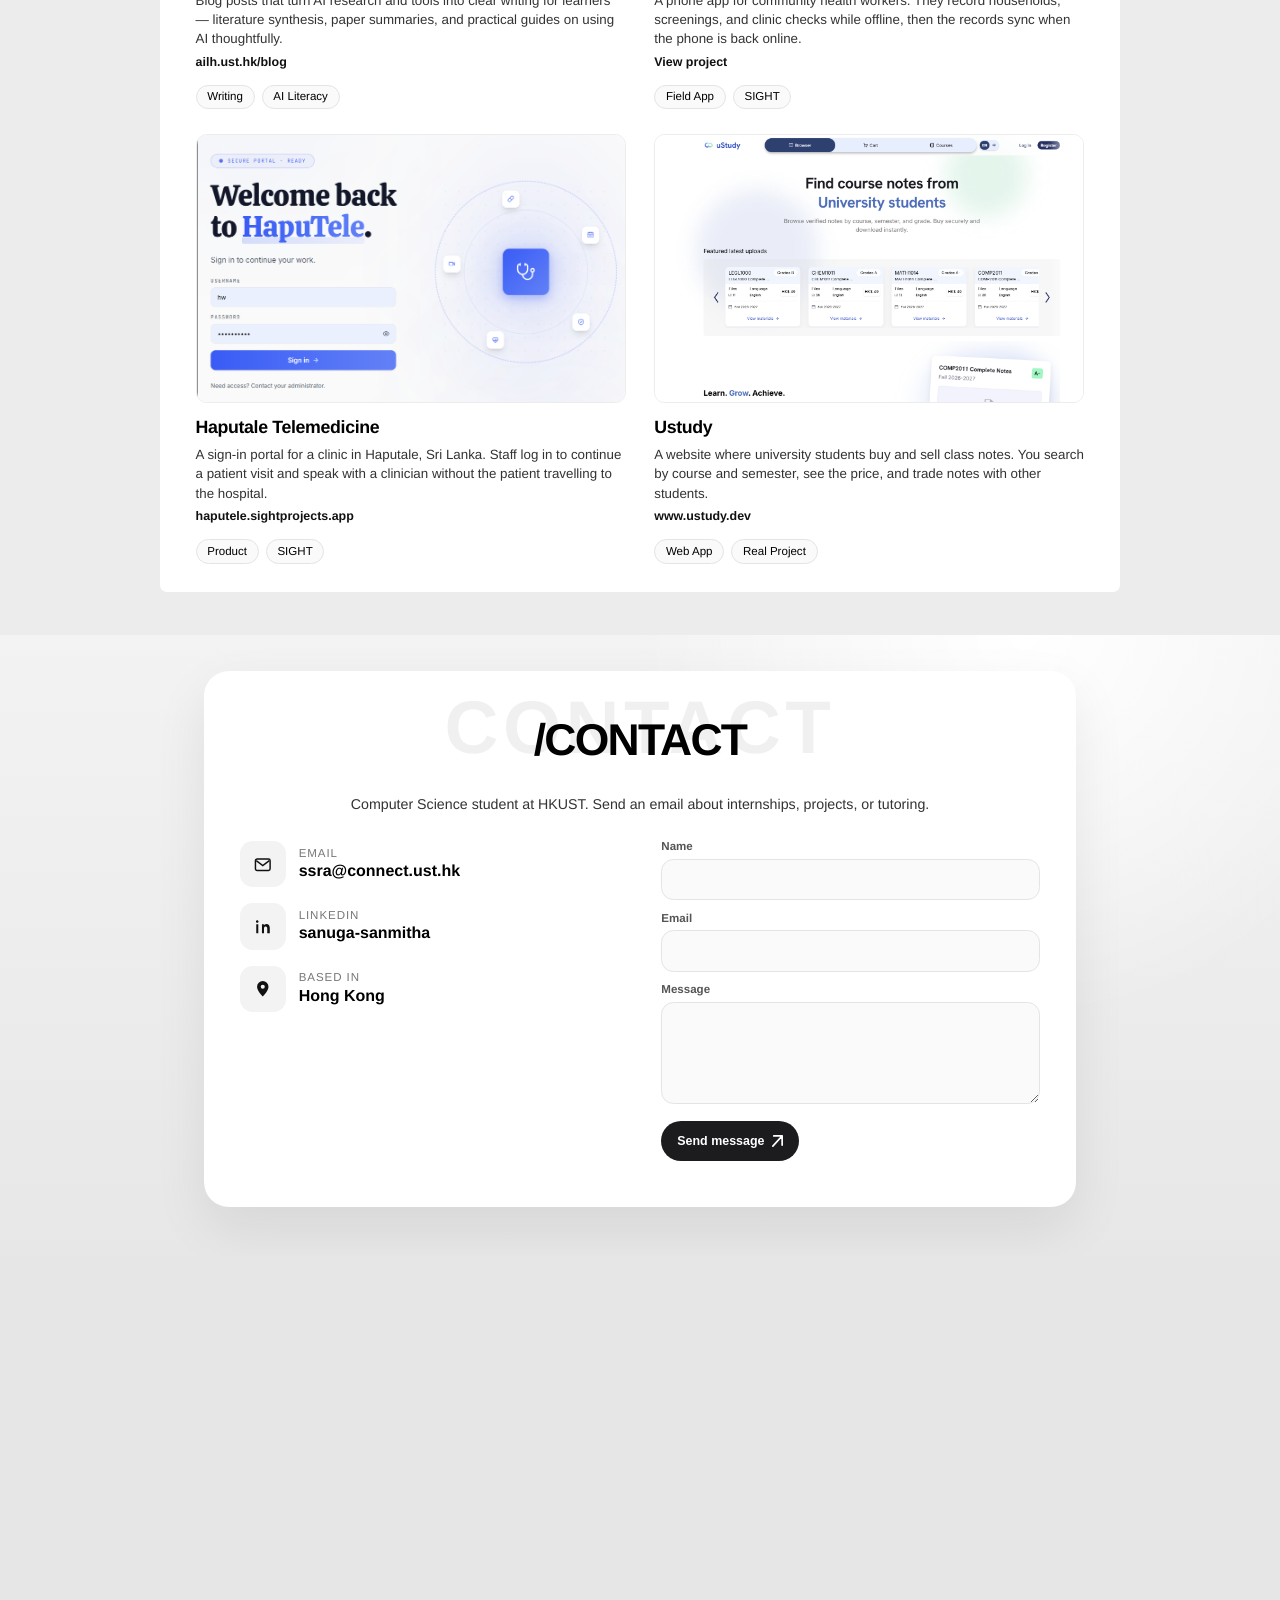
==== commit 435839de: "Match the Figma laptop type scale and add a tablet layout. Keep Let's Talk on the content column ins" ====
--- a/index.html
+++ b/index.html
@@ -7,7 +7,19 @@
     <link rel="preconnect" href="https://fonts.googleapis.com" />
     <link rel="preconnect" href="https://fonts.gstatic.com" crossorigin />
     <link href="https://fonts.googleapis.com/css2?family=Archivo+Black&family=DM+Sans:wght@400;700&family=Playfair+Display:wght@700&display=swap" rel="stylesheet" />
-    <link rel="stylesheet" href="css/styles.css" />  </head>
+    <link rel="stylesheet" href="css/styles.css" />
+    <script>
+      (function () {
+        var root = document.documentElement;
+        function fit() {
+          var w = window.innerWidth;
+          root.style.zoom = w >= 1200 && w < 1440 ? String(w / 1440) : "";
+        }
+        fit();
+        window.addEventListener("resize", fit);
+      })();
+    </script>
+  </head>
   <body>
     <header class="header">
       <nav aria-label="Primary">
--- a/css/styles.css
+++ b/css/styles.css
@@ -995,7 +995,7 @@
     flex-direction: column;
     align-items: center;
     gap: 2px;
-    padding: 16px 16px 10px;
+    padding: 16px 16px 18px;
   }
 
   .nav,
@@ -1008,7 +1008,18 @@
   .nav {
     flex-wrap: wrap;
     justify-content: center;
-    gap: 4px 7px;
+    gap: 17px;
+  }
+
+  .talk {
+    height: 28px;
+    font-size: 12px;
+    font-weight: 600;
+  }
+
+  .talk img {
+    width: 12px;
+    height: 12px;
   }
 
   .display {
@@ -1164,6 +1175,83 @@
     margin-top: 0;
     font-size: 25px;
     line-height: 32px;
+  }
+
+  .contact-page {
+    padding: 17px 16px 56px;
+  }
+
+  .contact {
+    width: 100%;
+    padding-right: 16px;
+    padding-bottom: 40px;
+    padding-left: 16px;
+    gap: 12px;
+  }
+
+  .contact-copy p {
+    margin-top: 0;
+    margin-bottom: 0;
+    font-size: 14px;
+    line-height: 24px;
+  }
+
+  .contact-copy dt {
+    font-size: 14px;
+    letter-spacing: 1.04px;
+  }
+
+  .contact-copy dd {
+    font-size: 12px;
+  }
+
+  .contact-copy dl {
+    grid-template-columns: minmax(0, 1.1fr) minmax(0, 1fr);
+    column-gap: 6px;
+    row-gap: 12px;
+  }
+
+  .contact-copy dl > div {
+    gap: 8px;
+    min-width: 0;
+  }
+
+  .contact-copy dl > div:last-child {
+    grid-column: 1;
+  }
+
+  .contact-icon {
+    width: 48px;
+    height: 48px;
+    border-radius: 14px;
+  }
+
+  .contact-icon svg {
+    width: 20px;
+    height: 20px;
+  }
+
+  .contact-copy dd,
+  .contact-copy dd a {
+    overflow-wrap: break-word;
+  }
+
+  .contact-form {
+    gap: 14px;
+  }
+
+  .contact-form label {
+    font-size: 14px;
+  }
+
+  .contact-form input {
+    height: 50px;
+    padding: 0 16px;
+  }
+
+  .contact-form textarea {
+    height: 130px;
+    padding: 14px 16px;
   }
 
   .folio-card {
@@ -1395,9 +1483,192 @@
   margin: 12mm;
 }
 
-@media (min-width: 1100px) {
+@media screen and (min-width: 761px) and (max-width: 1199px) {
+  html {
+    overflow-x: hidden;
+  }
+
   body {
     background: #e6e6e6;
+  }
+
+  .header {
+    height: 72px;
+    padding: 0 32px;
+  }
+
+  .hero {
+    display: grid;
+    grid-template-columns: minmax(0, 1.15fr) minmax(200px, 0.85fr);
+    align-items: center;
+    gap: 16px;
+    width: min(980px, calc(100% - 40px));
+    height: auto;
+    min-height: 0;
+    margin: 16px auto 0;
+    padding: 40px 28px 28px 40px;
+    overflow: hidden;
+  }
+
+  .hero-copy {
+    position: relative;
+    z-index: 2;
+    width: auto;
+    padding: 0;
+  }
+
+  .hello {
+    margin: 0;
+    font-size: 36px;
+    line-height: 44px;
+    letter-spacing: -0.72px;
+  }
+
+  .nameplate {
+    flex-wrap: nowrap;
+    gap: 16px;
+    margin: 10px 0 0;
+    font-size: 28px;
+    line-height: 28px;
+    letter-spacing: 0.28px;
+  }
+
+  .nameplate span:first-child {
+    -webkit-text-stroke: 1.25px #111;
+  }
+
+  .hero-role {
+    margin: 24px 0 0;
+    font-size: 28px;
+    line-height: 36px;
+    letter-spacing: 0.56px;
+  }
+
+  .hero-now {
+    margin: 2px 0 0;
+    font-size: 16px;
+    line-height: 21px;
+  }
+
+  .hero-actions {
+    margin-top: 16px;
+    gap: 12px;
+  }
+
+  .hero-portrait {
+    position: relative;
+    left: auto;
+    top: auto;
+    width: 100%;
+    max-width: 340px;
+    height: auto;
+    max-height: 380px;
+    object-fit: contain;
+    justify-self: end;
+  }
+
+  .exp-page,
+  .work-panel,
+  .contact-page {
+    min-height: 0;
+  }
+
+  .exp-page {
+    padding: 24px 20px 28px;
+    background: #e6e6e6;
+  }
+
+  .work-panel {
+    padding: 20px 20px 40px;
+    background: #ececec;
+  }
+
+  .contact-page {
+    padding: 28px 20px 40px;
+    background:
+      radial-gradient(circle at 80% 0%, #ffffff, transparent 32%),
+      linear-gradient(180deg, #f3f3f3, #e7e7e7);
+  }
+
+  .exp,
+  .contact,
+  .folio {
+    width: min(980px, calc(100% - 40px));
+  }
+
+  .exp {
+    height: auto;
+    padding: 28px 32px 12px;
+  }
+
+  .exp-watermark {
+    top: 8px;
+    left: 20px;
+    font-size: 72px;
+    letter-spacing: 6px;
+    line-height: 72px;
+  }
+
+  .exp-head h2,
+  .folio h2,
+  .contact h2 {
+    font-size: 36px;
+    line-height: 1;
+  }
+
+  .exp-head h2 {
+    margin: 0 0 18px;
+    letter-spacing: -0.9px;
+  }
+
+  .folio {
+    width: min(1080px, calc(100% - 40px));
+    padding: 32px 28px 24px;
+  }
+
+  .folio-watermark {
+    font-size: 80px;
+    letter-spacing: 8px;
+    line-height: 80px;
+  }
+
+  .folio h2 {
+    margin: 8px 0 18px;
+    letter-spacing: -0.8px;
+  }
+
+  .folio-grid {
+    gap: 22px 24px;
+  }
+
+  .contact {
+    height: auto;
+    padding: 40px 28px 28px;
+    gap: 20px 32px;
+  }
+
+  .contact-watermark {
+    font-size: 64px;
+    letter-spacing: 4px;
+    line-height: 64px;
+  }
+
+  .contact h2 {
+    letter-spacing: -1.2px;
+  }
+}
+
+@media screen and (min-width: 1200px) {
+  html {
+    overflow-x: hidden;
+  }
+
+  body {
+    background: #e6e6e6;
+  }
+
+  .header {
+    padding: 0 max(48px, calc((100% - 980px) / 2));
   }
 
   .hero {
@@ -1411,12 +1682,12 @@
     padding: 80px 48px 0;
     border-radius: 12px;
     background: #fff;
-    overflow: visible;
+    overflow: hidden;
   }
 
   .hero-copy {
     position: relative;
-    z-index: 1;
+    z-index: 2;
     width: 524px;
     padding: 0;
   }
@@ -1430,16 +1701,21 @@
 
   .nameplate {
     flex-wrap: nowrap;
+    gap: 23px;
     margin: 13px 0 0;
     font-size: 36px;
     line-height: 36px;
     letter-spacing: 0.36px;
   }
 
+  .nameplate span:first-child {
+    -webkit-text-stroke: 1.5px #111;
+  }
+
   .hero-role {
     margin: 39px 0 0;
-    font-size: 48px;
-    line-height: 64px;
+    font-size: 36px;
+    line-height: 48px;
     letter-spacing: 0.96px;
   }
 
@@ -1456,6 +1732,7 @@
 
   .hero-portrait {
     position: absolute;
+    z-index: 1;
     left: 560px;
     top: -143px;
     width: 443px;
@@ -1463,43 +1740,27 @@
     max-width: none;
     max-height: none;
     object-fit: contain;
-  }
-
-  .exp-head h2,
-  .folio h2,
-  .contact h2 {
-    font-size: 50px;
-  }
-
-  .exp-head h2 {
-    line-height: 42px;
-  }
-
-  .folio h2 {
-    line-height: 53px;
+    object-position: center center;
   }
 
   .exp-page {
+    min-height: 0;
     padding: 34px 24px 29px;
+    background: #e6e6e6;
   }
 
   .work-panel {
-    padding: 21px 24px 62px;
-  }
-
-  .contact-page {
-    padding: 40px 24px 56px;
-  }
-
-  .contact {
-    padding-bottom: 16px;
-  }
-
-  .exp-page,
-  .work-panel,
+    min-height: 0;
+    padding: 21px 24px 48px;
+    background: #ececec;
+  }
+
   .contact-page {
     min-height: 0;
-    background: #e6e6e6;
+    padding: 40px 24px 56px;
+    background:
+      radial-gradient(circle at 80% 0%, #ffffff, transparent 32%),
+      linear-gradient(180deg, #f3f3f3, #e7e7e7);
   }
 
   .exp,
@@ -1507,7 +1768,65 @@
     width: 980px;
   }
 
+  .exp {
+    height: 573px;
+    padding: 36px 48px 8px;
+  }
+
+  .exp-watermark {
+    top: 8px;
+    left: 101px;
+    font-size: 118px;
+    letter-spacing: 9.44px;
+    line-height: 118px;
+  }
+
+  .exp-head {
+    margin: 28px 0 0;
+  }
+
+  .exp-head h2 {
+    margin: 0 0 28px;
+    font-size: 50px;
+    line-height: 42px;
+    letter-spacing: -1.26px;
+  }
+
   .folio {
     width: 1080px;
-  }
-}
+    padding: 40px 40px 32px;
+  }
+
+  .folio-watermark {
+    font-size: 120px;
+    letter-spacing: 14.4px;
+    line-height: 120px;
+  }
+
+  .folio h2 {
+    margin: 12px 0 24px;
+    font-size: 50px;
+    line-height: 53px;
+    letter-spacing: -1.2px;
+  }
+
+  .contact {
+    height: 603px;
+    padding: 56px 40px 40px;
+    gap: 28px 48px;
+  }
+
+  .contact-watermark {
+    top: 22px;
+    font-size: 84px;
+    letter-spacing: 5.04px;
+    line-height: 84px;
+  }
+
+  .contact h2 {
+    margin: 0 0 8px;
+    font-size: 50px;
+    line-height: 48px;
+    letter-spacing: -1.92px;
+  }
+}
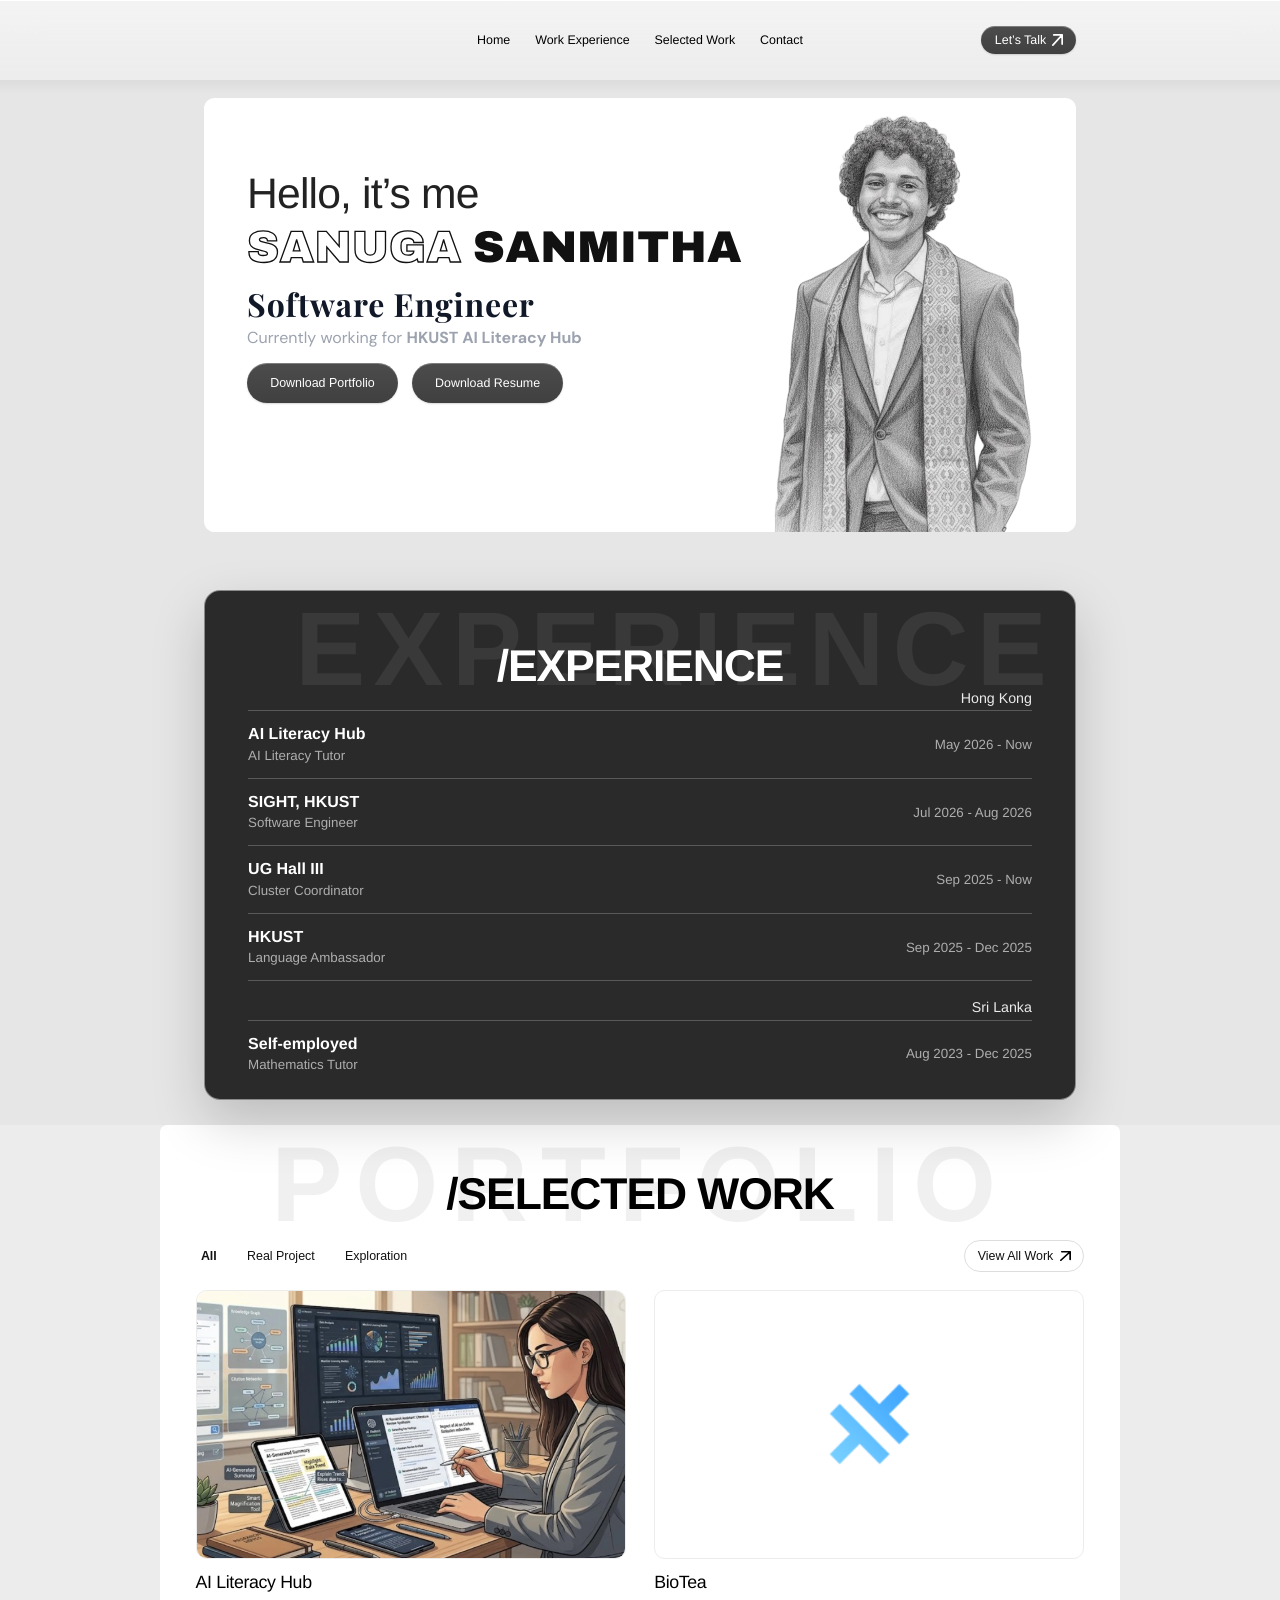
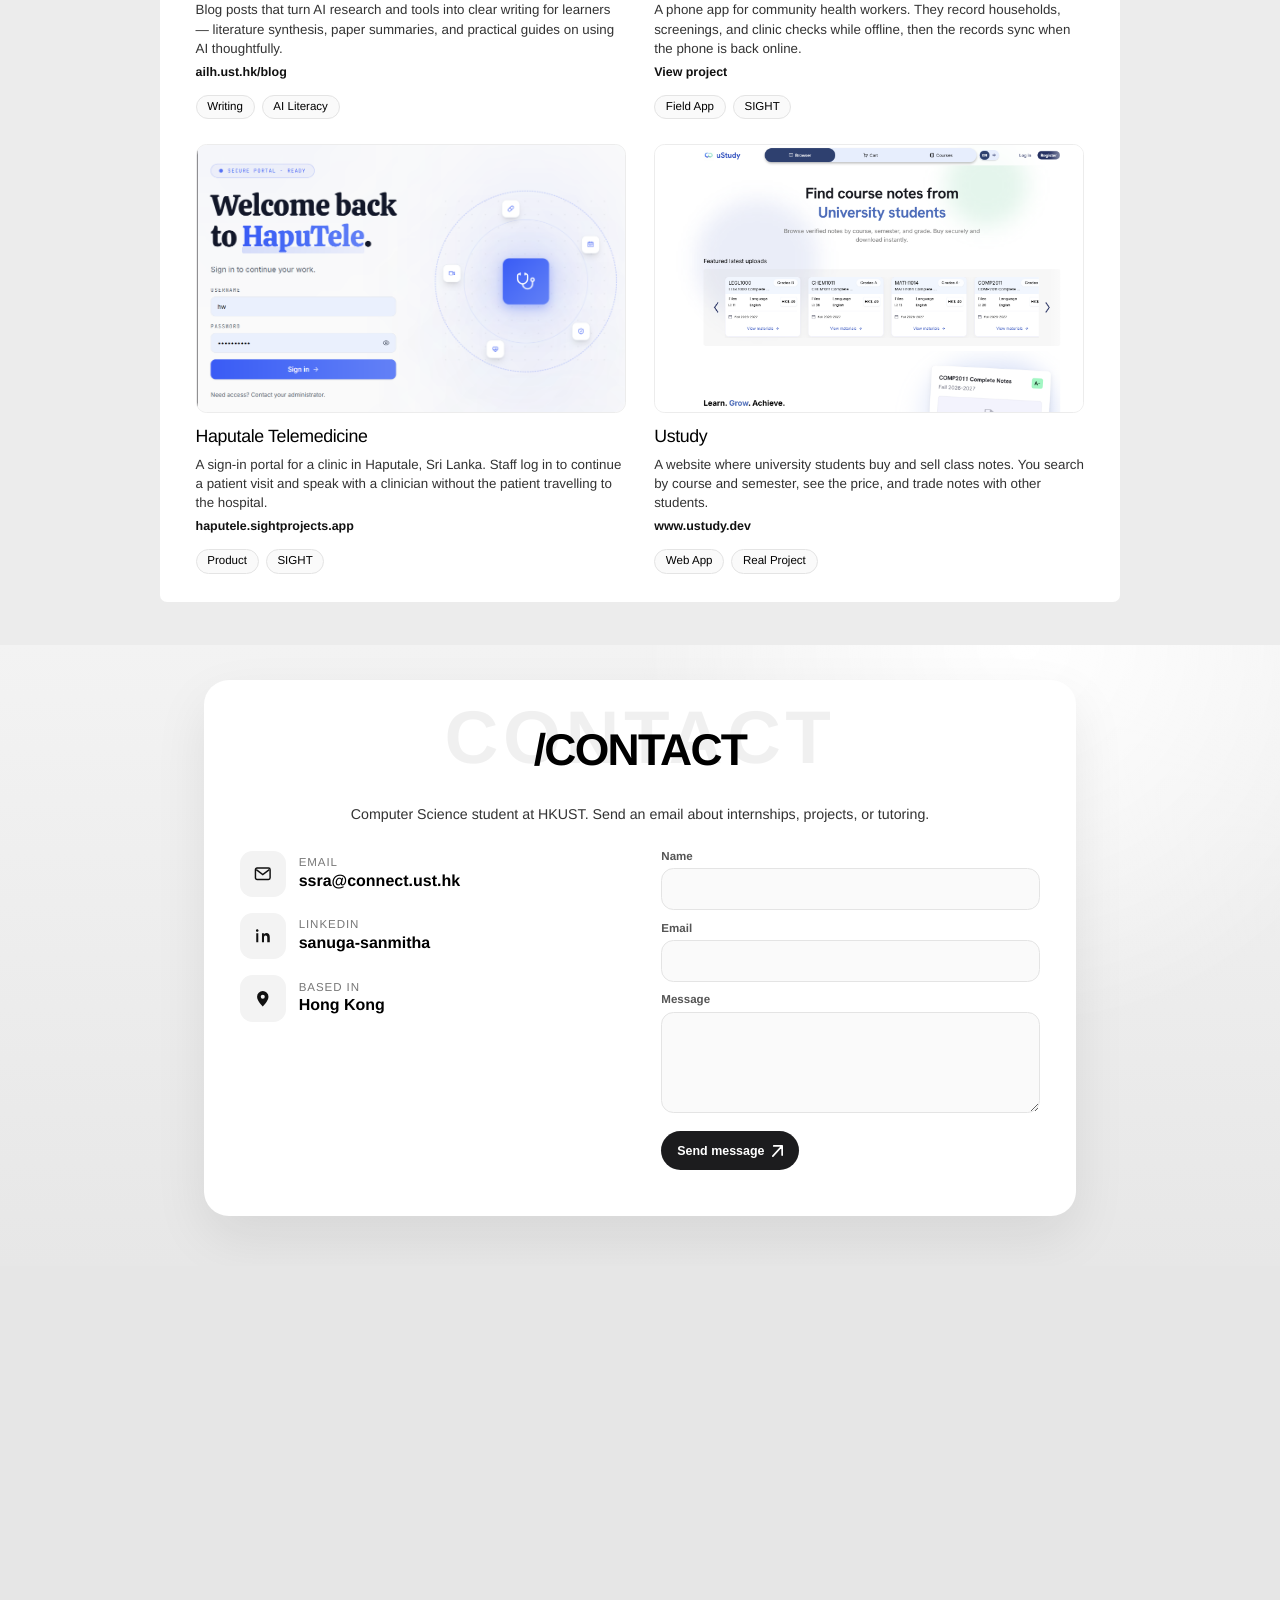
==== commit 8d793900: "Align tablet and laptop layouts with the current Figma homepage. Co-authored-by: Cursor <cursoragent" ====
--- a/index.html
+++ b/index.html
@@ -7,7 +7,7 @@
     <link rel="preconnect" href="https://fonts.googleapis.com" />
     <link rel="preconnect" href="https://fonts.gstatic.com" crossorigin />
     <link href="https://fonts.googleapis.com/css2?family=Archivo+Black&family=DM+Sans:wght@400;700&family=Playfair+Display:wght@700&display=swap" rel="stylesheet" />
-    <link rel="stylesheet" href="css/styles.css" />
+    <link rel="stylesheet" href="css/styles.css?v=pdf1440" />
     <script>
       (function () {
         var root = document.documentElement;
@@ -287,22 +287,95 @@
         var button = document.querySelector(".download-pdf");
         if (!button) return;
 
+        var PDF_WIDTH = 1440;
+
+        function lockLaptopHero(root) {
+          if (!root || !root.querySelector) return;
+          var hero = root.querySelector(".hero");
+          var copy = root.querySelector(".hero-copy");
+          var img = root.querySelector(".hero-portrait");
+          if (hero) {
+            var host = hero.closest(".pdf-block");
+            if (host) host.style.paddingTop = "48px";
+          }
+          if (hero) {
+            hero.style.setProperty("display", "block", "important");
+            hero.style.setProperty("position", "relative", "important");
+            hero.style.setProperty("width", "980px", "important");
+            hero.style.setProperty("height", "488px", "important");
+            hero.style.setProperty("margin", "20px auto 64px", "important");
+            hero.style.setProperty("padding", "80px 48px 0", "important");
+            hero.style.setProperty("overflow", "visible", "important");
+            hero.style.setProperty("background", "#fff", "important");
+          }
+          if (copy) {
+            copy.style.setProperty("position", "relative", "important");
+            copy.style.setProperty("z-index", "2", "important");
+            copy.style.setProperty("width", "524px", "important");
+          }
+          if (img) {
+            img.style.setProperty("position", "absolute", "important");
+            img.style.setProperty("z-index", "3", "important");
+            img.style.setProperty("left", "560px", "important");
+            img.style.setProperty("top", "-143px", "important");
+            img.style.setProperty("right", "auto", "important");
+            img.style.setProperty("width", "443px", "important");
+            img.style.setProperty("height", "716px", "important");
+            img.style.setProperty("max-width", "none", "important");
+            img.style.setProperty("max-height", "none", "important");
+            img.style.setProperty("object-fit", "contain", "important");
+            img.style.setProperty("object-position", "center center", "important");
+          }
+        }
+
         function inlineImages(root) {
-          var images = root.querySelectorAll("img");
-          Array.prototype.forEach.call(images, function (img) {
-            var live = document.querySelector('img[src="' + img.getAttribute("src") + '"]');
-            if (!live || !live.complete || !live.naturalWidth) return;
-            var canvas = document.createElement("canvas");
-            canvas.width = live.naturalWidth;
-            canvas.height = live.naturalHeight;
-            try {
-              canvas.getContext("2d").drawImage(live, 0, 0);
-              img.src = canvas.toDataURL("image/png");
-            } catch (error) {}
-          });
+          var images = Array.prototype.slice.call(root.querySelectorAll("img"));
+          return Promise.all(
+            images.map(function (img) {
+              var src = img.getAttribute("src");
+              if (!src || src.indexOf("data:") === 0) return Promise.resolve();
+              return fetch(new URL(src, document.baseURI).href)
+                .then(function (res) {
+                  return res.blob();
+                })
+                .then(function (blob) {
+                  return new Promise(function (resolve) {
+                    var reader = new FileReader();
+                    reader.onload = function () {
+                      img.src = reader.result;
+                      resolve();
+                    };
+                    reader.onerror = resolve;
+                    reader.readAsDataURL(blob);
+                  });
+                })
+                .catch(function () {});
+            })
+          );
+        }
+
+        function waitImages(root) {
+          var images = Array.prototype.slice.call(root.querySelectorAll("img"));
+          return Promise.all(
+            images.map(function (img) {
+              if (img.complete && img.naturalWidth) {
+                return img.decode ? img.decode().catch(function () {}) : Promise.resolve();
+              }
+              return new Promise(function (resolve) {
+                img.onload = function () {
+                  if (img.decode) img.decode().then(resolve, resolve);
+                  else resolve();
+                };
+                img.onerror = resolve;
+              });
+            })
+          );
         }
 
         function loadStyles(doc) {
+          var base = doc.createElement("base");
+          base.href = document.baseURI;
+          doc.head.appendChild(base);
           var links = Array.prototype.slice.call(document.querySelectorAll('link[rel="stylesheet"]'));
           return Promise.all(
             links.map(function (old) {
@@ -325,7 +398,7 @@
           document.body.appendChild(iframe);
           var doc = iframe.contentDocument;
           doc.open();
-          doc.write('<!DOCTYPE html><html><head></head><body style="margin:0;background:#fff"></body></html>');
+          doc.write('<!DOCTYPE html><html><head></head><body style="margin:0;background:#e6e6e6;width:1440px"></body></html>');
           doc.close();
 
           return loadStyles(doc).then(function () {
@@ -347,12 +420,18 @@
                 });
                 var clonedButton = sheet.querySelector(".download-pdf");
                 if (clonedButton) clonedButton.remove();
-                inlineImages(sheet);
+                lockLaptopHero(sheet);
                 doc.body.appendChild(sheet);
-                var fonts = doc.fonts && doc.fonts.ready ? doc.fonts.ready : Promise.resolve();
-                Promise.resolve(fonts).then(function () {
-                  resolve({ iframe: iframe, sheet: sheet });
-                });
+                inlineImages(sheet)
+                  .then(function () {
+                    return waitImages(sheet);
+                  })
+                  .then(function () {
+                    return doc.fonts && doc.fonts.ready ? doc.fonts.ready : Promise.resolve();
+                  })
+                  .then(function () {
+                    resolve({ iframe: iframe, sheet: sheet });
+                  });
               };
               script.src = "js/html2canvas.min.js";
               doc.body.appendChild(script);
@@ -364,11 +443,15 @@
           return win.html2canvas(element, {
             scale: 2,
             useCORS: true,
-            backgroundColor: "#ffffff",
-            windowWidth: 1100,
-            width: 1100,
+            allowTaint: true,
+            backgroundColor: "#e6e6e6",
+            windowWidth: PDF_WIDTH,
+            width: PDF_WIDTH,
             scrollX: 0,
-            scrollY: 0
+            scrollY: 0,
+            onclone: function (clonedDoc) {
+              lockLaptopHero(clonedDoc);
+            }
           });
         }
 
@@ -417,6 +500,8 @@
 
           var label = button.textContent;
           var top = window.scrollY;
+          var zoom = document.documentElement.style.zoom;
+          document.documentElement.style.zoom = "";
           button.disabled = true;
           button.textContent = "Preparing PDF…";
 
@@ -432,6 +517,7 @@
             overlay.remove();
             button.disabled = false;
             button.textContent = label;
+            document.documentElement.style.zoom = zoom;
             window.scrollTo(0, top);
           }
 
--- a/css/styles.css
+++ b/css/styles.css
@@ -1221,14 +1221,14 @@
   }
 
   .contact-icon {
-    width: 48px;
-    height: 48px;
-    border-radius: 14px;
+    width: 32px;
+    height: 32px;
+    border-radius: 10px;
   }
 
   .contact-icon svg {
-    width: 20px;
-    height: 20px;
+    width: 15px;
+    height: 15px;
   }
 
   .contact-copy dd,
@@ -1312,89 +1312,143 @@
   font-weight: 600;
 }
 
-.pdf-sheet {
-  width: 1100px;
-  background: #ffffff;
+.pdf-sheet,
+.pdf-block {
+  width: 1440px;
+  background: #e6e6e6;
 }
 
 .pdf-sheet .download-pdf,
+.pdf-block .download-pdf,
 .pdf-sheet .header::after,
-.pdf-sheet .exp-preview {
+.pdf-block .header::after,
+.pdf-sheet .exp-preview,
+.pdf-block .exp-preview {
   display: none !important;
 }
 
-.pdf-sheet .header {
+.pdf-sheet .header,
+.pdf-block .header {
   position: static;
   display: grid;
   grid-template-columns: 1fr auto 1fr;
   align-items: center;
   height: 90px;
-  padding: 0 36px;
+  padding: 0 max(48px, calc((100% - 980px) / 2));
   background: #ededed;
   box-shadow: none;
   -webkit-backdrop-filter: none;
   backdrop-filter: none;
 }
 
-.pdf-sheet .header > nav {
+.pdf-sheet .header > nav,
+.pdf-block .header > nav {
   grid-column: 2;
 }
 
-.pdf-sheet .nav {
+.pdf-sheet .nav,
+.pdf-block .nav {
   flex-wrap: nowrap;
   justify-content: center;
   gap: 28px;
 }
 
-.pdf-sheet .talk {
+.pdf-sheet .talk,
+.pdf-block .talk {
   grid-column: 3;
   justify-self: end;
   background: #404040;
   color: #ffffff;
 }
 
-.pdf-sheet .nameplate span:first-child {
+.pdf-sheet .nameplate span:first-child,
+.pdf-block .nameplate span:first-child {
   color: #111;
   -webkit-text-stroke: 0;
 }
 
 .pdf-frame {
   position: fixed;
-  left: 0;
+  left: -10000px;
   top: 0;
   z-index: 70;
-  width: 1100px;
-  height: 100vh;
+  width: 1440px;
+  height: 8000px;
   border: 0;
-  background: #ffffff;
+  background: #e6e6e6;
+}
+
+.pdf-block {
+  overflow: visible;
 }
 
 .pdf-sheet .hero,
+.pdf-block .hero,
 .pdf-sheet .exp-page,
+.pdf-block .exp-page,
 .pdf-sheet .work-panel,
-.pdf-sheet .contact-page {
+.pdf-block .work-panel,
+.pdf-sheet .contact-page,
+.pdf-block .contact-page {
   min-height: 0;
 }
 
-.pdf-sheet .hello {
-  margin: 8px 0 0;
-}
-
-.pdf-sheet .hero {
-  overflow: visible;
-}
-
-.pdf-sheet .hero-portrait {
-  position: relative;
-  left: auto;
-  top: auto;
-  width: 100%;
-  max-height: 620px;
-}
-
-.pdf-sheet .nameplate {
-  flex-wrap: nowrap;
-  font-size: 64px;
+.pdf-block .hero {
+  display: block !important;
+  position: relative !important;
+  box-sizing: border-box !important;
+  width: 980px !important;
+  height: 488px !important;
+  margin: 20px auto 64px !important;
+  padding: 80px 48px 0 !important;
+  overflow: visible !important;
+  background: #fff !important;
+}
+
+.pdf-block .hero-copy {
+  position: relative !important;
+  z-index: 2 !important;
+  width: 524px !important;
+}
+
+.pdf-block .hello {
+  margin: 0 !important;
+  font-size: 48px !important;
+  line-height: 58px !important;
+}
+
+.pdf-block .nameplate {
+  flex-wrap: nowrap !important;
+  gap: 13px !important;
+  margin: 13px 0 0 !important;
+  font-size: 50px !important;
+  line-height: 36px !important;
+}
+
+.pdf-block .hero-role {
+  margin: 22px 0 0 !important;
+  font-size: 36px !important;
+  line-height: 48px !important;
+}
+
+.pdf-block .hero-now {
+  margin: 2px 0 0 !important;
+  font-size: 18px !important;
+  line-height: 23px !important;
+}
+
+.pdf-block .hero-portrait {
+  position: absolute !important;
+  z-index: 3 !important;
+  left: 560px !important;
+  top: -143px !important;
+  right: auto !important;
+  width: 443px !important;
+  height: 716px !important;
+  max-width: none !important;
+  max-height: none !important;
+  object-fit: contain !important;
+  object-position: center center !important;
 }
 
 .pdf-sheet .folio-shot {
@@ -1485,7 +1539,7 @@
 
 @media screen and (min-width: 761px) and (max-width: 1199px) {
   html {
-    overflow-x: hidden;
+    overflow-x: clip;
   }
 
   body {
@@ -1493,44 +1547,42 @@
   }
 
   .header {
-    height: 72px;
+    height: 90px;
     padding: 0 32px;
   }
 
   .hero {
-    display: grid;
-    grid-template-columns: minmax(0, 1.15fr) minmax(200px, 0.85fr);
-    align-items: center;
-    gap: 16px;
-    width: min(980px, calc(100% - 40px));
-    height: auto;
+    display: block;
+    position: relative;
+    width: calc(100% - 32px);
+    height: 400px;
     min-height: 0;
-    margin: 16px auto 0;
-    padding: 40px 28px 28px 40px;
+    margin: 20px auto 0;
+    padding: 64px 32px 0;
     overflow: hidden;
   }
 
   .hero-copy {
     position: relative;
     z-index: 2;
-    width: auto;
+    width: min(524px, 62%);
     padding: 0;
   }
 
   .hello {
     margin: 0;
-    font-size: 36px;
-    line-height: 44px;
-    letter-spacing: -0.72px;
+    font-size: 40px;
+    line-height: 48px;
+    letter-spacing: -0.8px;
   }
 
   .nameplate {
     flex-wrap: nowrap;
-    gap: 16px;
-    margin: 10px 0 0;
-    font-size: 28px;
-    line-height: 28px;
-    letter-spacing: 0.28px;
+    gap: 12px;
+    margin: 13px 0 0;
+    font-size: 36px;
+    line-height: 36px;
+    letter-spacing: 0.36px;
   }
 
   .nameplate span:first-child {
@@ -1538,33 +1590,36 @@
   }
 
   .hero-role {
-    margin: 24px 0 0;
-    font-size: 28px;
-    line-height: 36px;
-    letter-spacing: 0.56px;
+    margin: 22px 0 0;
+    font-size: 32px;
+    line-height: 42px;
+    letter-spacing: 0.64px;
   }
 
   .hero-now {
     margin: 2px 0 0;
     font-size: 16px;
     line-height: 21px;
+    white-space: nowrap;
   }
 
   .hero-actions {
-    margin-top: 16px;
-    gap: 12px;
+    margin-top: 17px;
+    gap: 16px;
   }
 
   .hero-portrait {
-    position: relative;
+    position: absolute;
+    z-index: 3;
+    top: -40px;
+    right: 0;
     left: auto;
-    top: auto;
-    width: 100%;
-    max-width: 340px;
-    height: auto;
-    max-height: 380px;
+    width: 310px;
+    height: 513px;
+    max-width: none;
+    max-height: none;
     object-fit: contain;
-    justify-self: end;
+    object-position: center top;
   }
 
   .exp-page,
@@ -1574,12 +1629,12 @@
   }
 
   .exp-page {
-    padding: 24px 20px 28px;
+    padding: 48px 20px 28px;
     background: #e6e6e6;
   }
 
   .work-panel {
-    padding: 20px 20px 40px;
+    padding: 20px 0 40px;
     background: #ececec;
   }
 
@@ -1622,7 +1677,8 @@
   }
 
   .folio {
-    width: min(1080px, calc(100% - 40px));
+    width: calc(100vw - 80px);
+    max-width: 1080px;
     padding: 32px 28px 24px;
   }
 
@@ -1634,11 +1690,33 @@
 
   .folio h2 {
     margin: 8px 0 18px;
+    font-size: 36px;
+    line-height: 36px;
     letter-spacing: -0.8px;
   }
 
+  .folio-bar {
+    margin-bottom: 20px;
+  }
+
   .folio-grid {
+    grid-template-columns: 1fr 1fr;
     gap: 22px 24px;
+  }
+
+  .folio-shot {
+    height: auto;
+    aspect-ratio: 16 / 10;
+  }
+
+  .folio-shot-logo img {
+    width: clamp(78.5px, 26%, 112px);
+  }
+
+  .folio-card h3 {
+    font-weight: 400;
+    letter-spacing: -0.4px;
+    line-height: 25px;
   }
 
   .contact {
@@ -1660,7 +1738,7 @@
 
 @media screen and (min-width: 1200px) {
   html {
-    overflow-x: hidden;
+    overflow-x: clip;
   }
 
   body {
@@ -1678,7 +1756,7 @@
     width: 980px;
     height: 488px;
     min-height: 0;
-    margin: 20px auto 0;
+    margin: 20px auto 32px;
     padding: 80px 48px 0;
     border-radius: 12px;
     background: #fff;
@@ -1701,9 +1779,9 @@
 
   .nameplate {
     flex-wrap: nowrap;
-    gap: 23px;
+    gap: 13px;
     margin: 13px 0 0;
-    font-size: 36px;
+    font-size: 50px;
     line-height: 36px;
     letter-spacing: 0.36px;
   }
@@ -1713,7 +1791,7 @@
   }
 
   .hero-role {
-    margin: 39px 0 0;
+    margin: 22px 0 0;
     font-size: 36px;
     line-height: 48px;
     letter-spacing: 0.96px;
@@ -1723,6 +1801,7 @@
     margin: 2px 0 0;
     font-size: 18px;
     line-height: 23px;
+    white-space: nowrap;
   }
 
   .hero-actions {
@@ -1732,15 +1811,15 @@
 
   .hero-portrait {
     position: absolute;
-    z-index: 1;
+    z-index: 3;
     left: 560px;
     top: -143px;
     width: 443px;
-    height: 716px;
+    height: 631px;
     max-width: none;
     max-height: none;
-    object-fit: contain;
-    object-position: center center;
+    object-fit: cover;
+    object-position: 50% 1.17%;
   }
 
   .exp-page {
@@ -1751,7 +1830,7 @@
 
   .work-panel {
     min-height: 0;
-    padding: 21px 24px 48px;
+    padding: 0 24px 48px;
     background: #ececec;
   }
 
@@ -1810,6 +1889,26 @@
     letter-spacing: -1.2px;
   }
 
+  .folio-grid {
+    grid-template-columns: 484px 484px;
+    gap: 28px 32px;
+  }
+
+  .folio-shot {
+    height: 302.5px;
+    aspect-ratio: auto;
+  }
+
+  .folio-shot-logo img {
+    width: 112px;
+  }
+
+  .folio-card h3 {
+    font-weight: 400;
+    letter-spacing: -0.4px;
+    line-height: 25px;
+  }
+
   .contact {
     height: 603px;
     padding: 56px 40px 40px;
